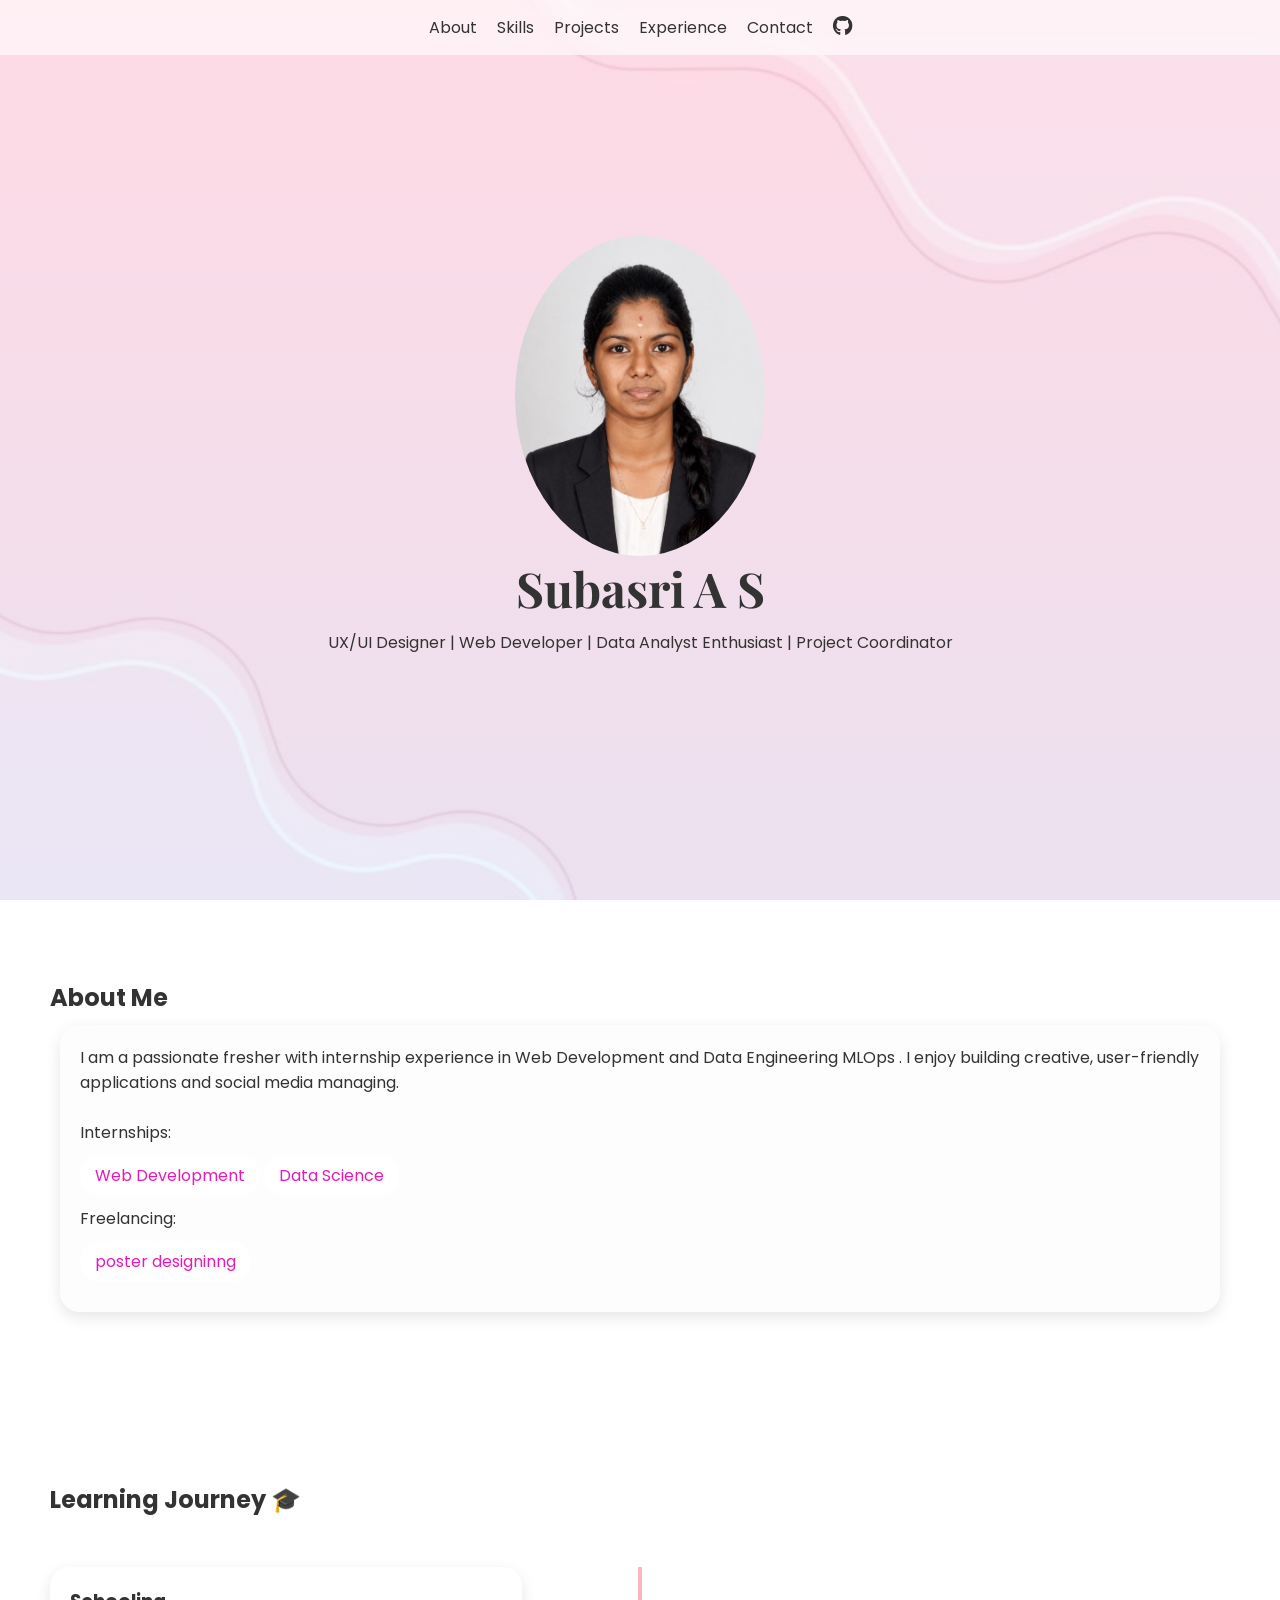
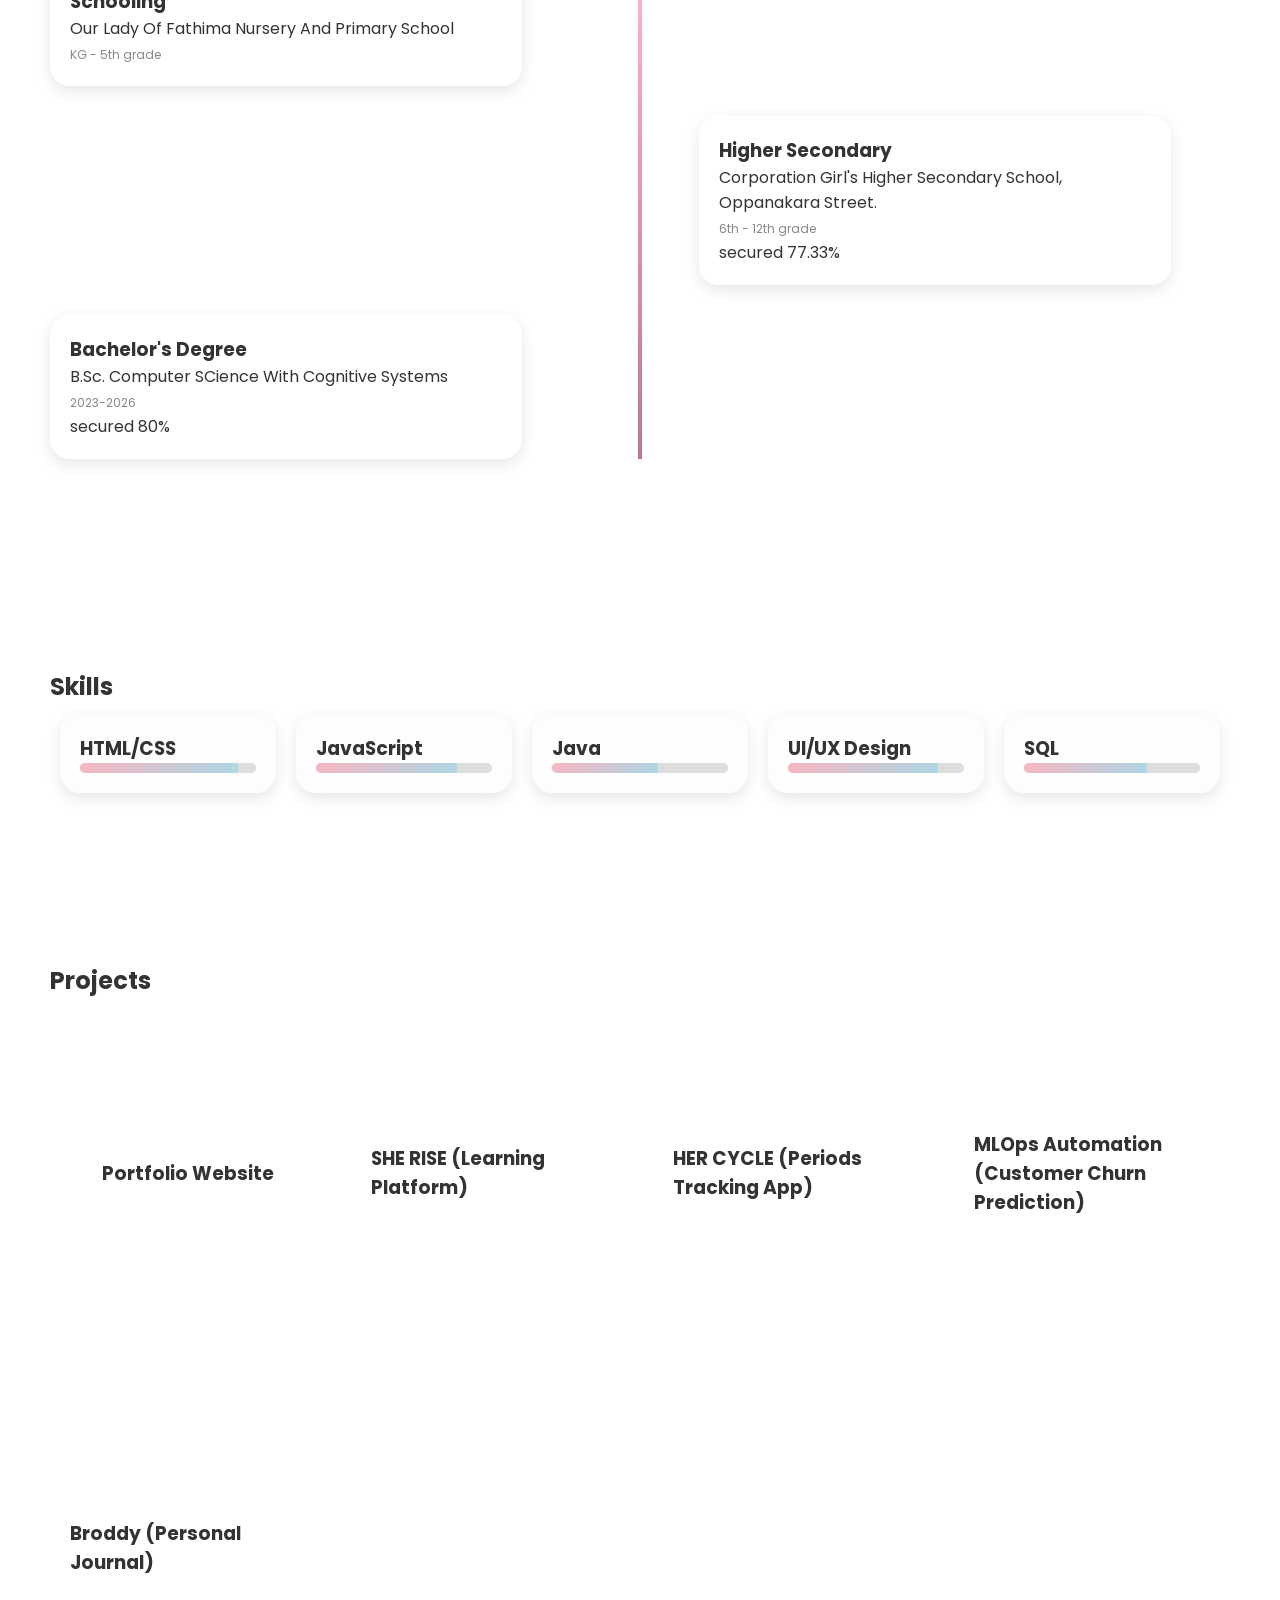
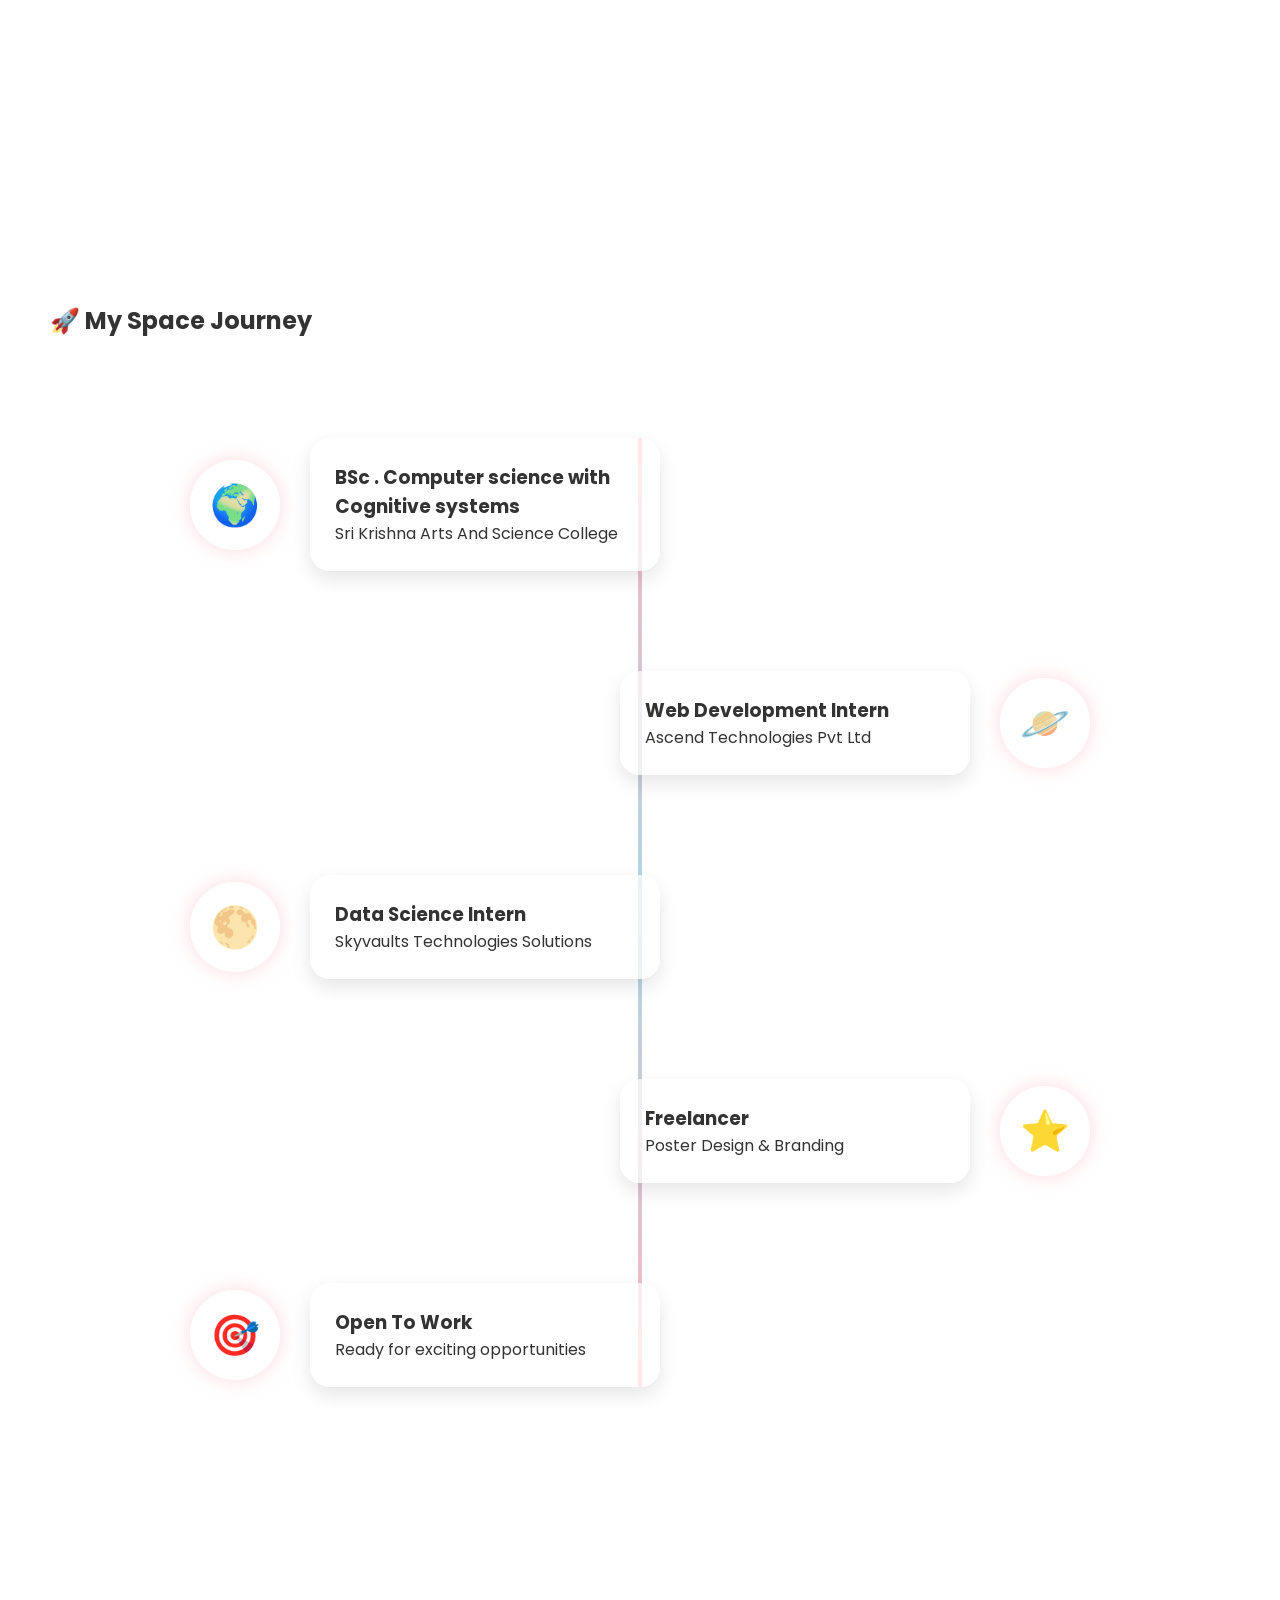
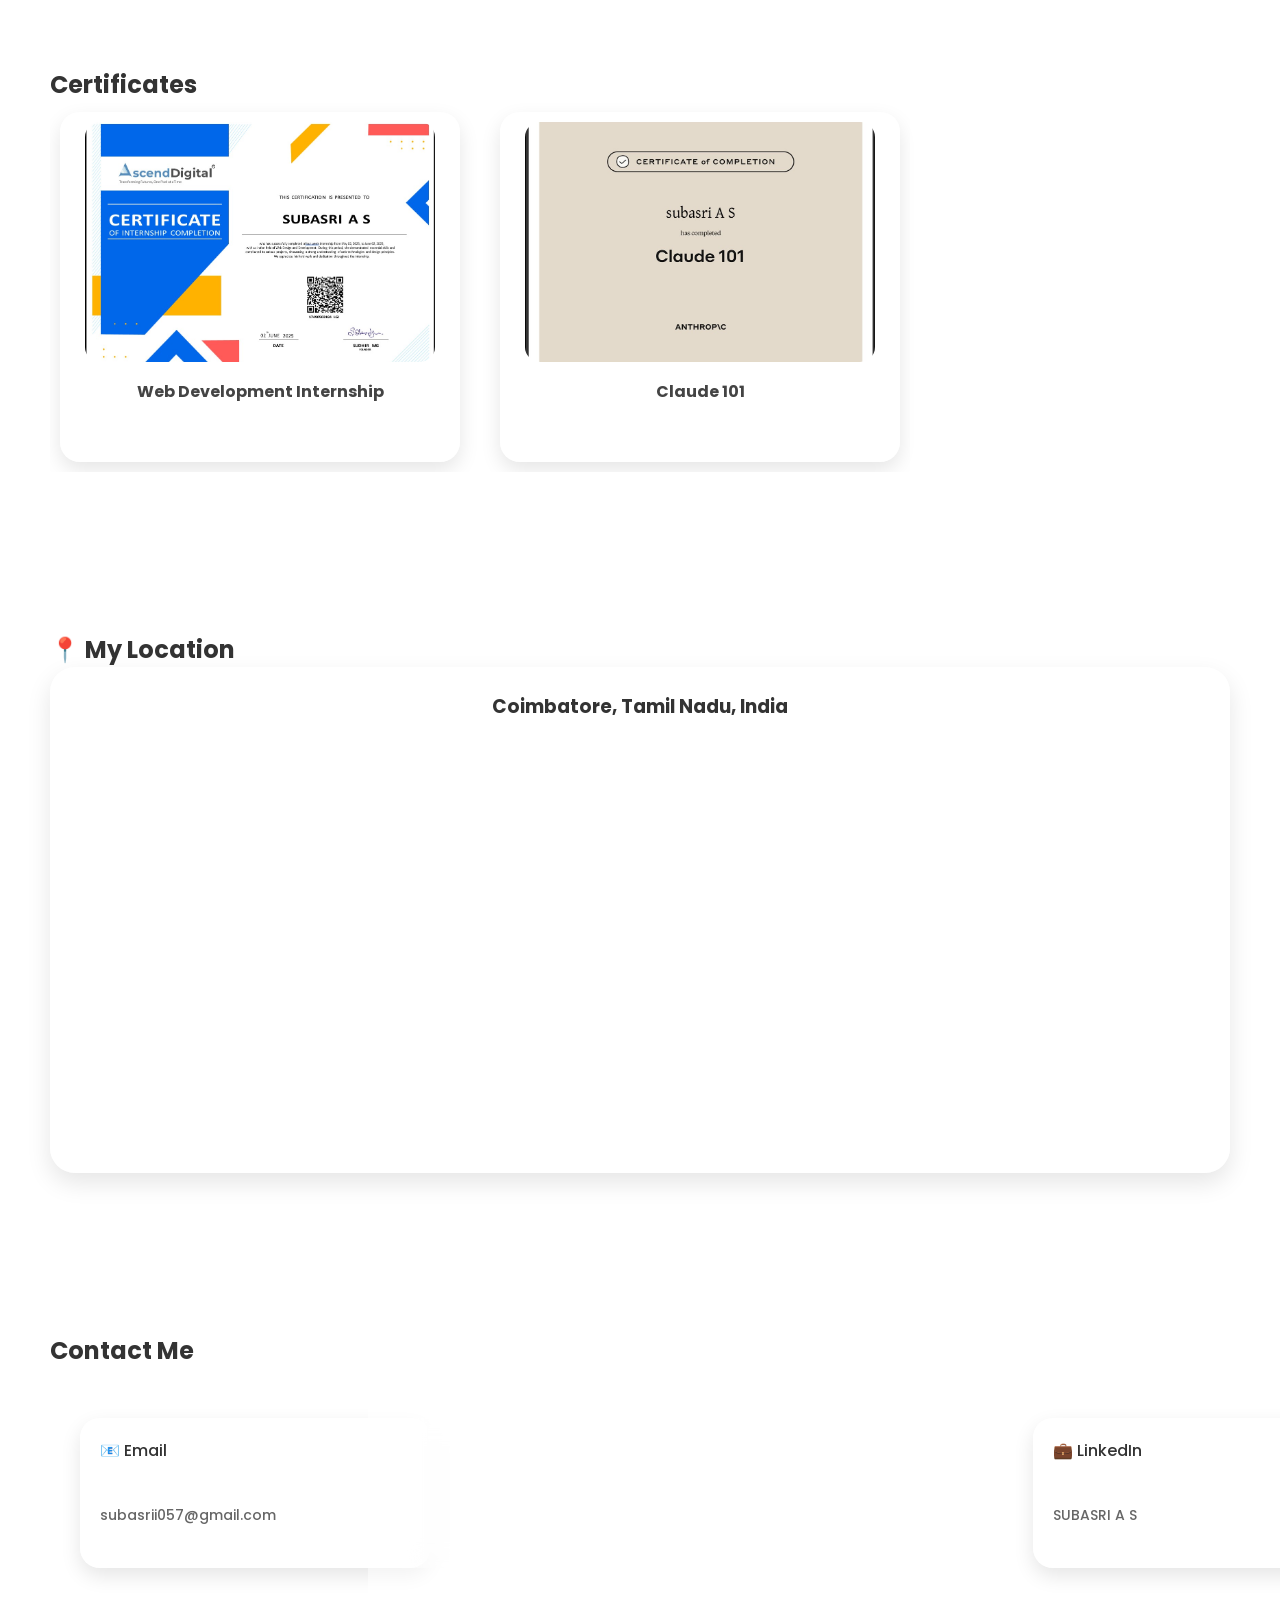
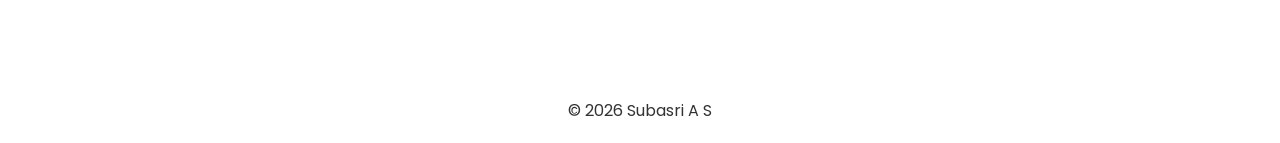
==== index.html @ abf65491 "Add files via upload" ====
<!DOCTYPE html>
<html lang="en">
<head>
<meta charset="UTF-8">
<meta name="viewport" content="width=device-width, initial-scale=1.0">
<title>Subasri Portfolio</title>

<!-- Google Fonts -->
<link href="https://fonts.googleapis.com/css2?family=Playfair+Display:wght@500;700&family=Poppins:wght@300;400;500&display=swap" rel="stylesheet">
<link rel="stylesheet" href="https://cdnjs.cloudflare.com/ajax/libs/font-awesome/6.5.0/css/all.min.css">
<link rel="stylesheet" href="portfolio.css">
<style>
/* RESET */

</style>
</head>

<body>

<!-- NAVBAR -->
<nav>

<ul>
<li><a href="#about">About</a></li>
<li><a href="#skills">Skills</a></li>
<li><a href="#projects">Projects</a></li>
<li><a href="#experience">Experience</a></li>
<li><a href="#contact">Contact</a></li>

<!-- 🐙 GitHub Icon -->
<li>
<a href="https://github.com/SubasriAS/" target="_blank">
    <i class="fab fa-github"></i>
</a>
</li>

</ul>
</nav>

<!-- HERO -->
<section class="hero">
<div class="hero-content">



    <div class="flip-card">
  <div class="flip-inner">
    
    <div class="flip-front">
      <img src="subaphoto.jpg" class="profile-img">
    </div>

    <div class="flip-back">
      <p>Hiii 💗<br>Subasri here!</p>
    </div>

  </div>
</div>

<div class="hero-content">

   
    <h1>Subasri A S</h1>
    <p>UX/UI Designer | Web Developer | Data Analyst Enthusiast | Project Coordinator</p>

</section>

<!-- ABOUT -->
<section id="about">
<h2>About Me</h2>
<div class="card">
<p>I am a passionate fresher  with internship experience in Web Development and Data Engineering MLOps . I enjoy building creative, user-friendly applications and social media managing.</p>
<br>
<p>Internships:</p>
<span class="badge">Web Development</span>
<span class="badge">Data Science</span>
<p>Freelancing:</p>

<span class="badge">poster designinng</span>


</div>
</section>






<section id="education">
<h2>Learning Journey 🎓</h2>

<div class="journey">

    <div class="milestone left reveal">
        <h3>Schooling</h3>
        <p>Our Lady Of Fathima Nursery And Primary School</p>
        <span>KG - 5th grade</span>
    </div>

    <div class="milestone right reveal">
        <h3>Higher Secondary</h3>
        <p>Corporation Girl's Higher Secondary School, Oppanakara Street.</p>
        <span>6th - 12th grade</span>
        <p>secured  77.33%</p>
    </div>

    <div class="milestone left reveal">
        <h3>Bachelor's Degree</h3>
        <p> B.Sc. Computer SCience With Cognitive Systems</p>
        <span>2023-2026</span>
        <p>secured   80%</p>
    </div>

</div>
</section>










<!-- SKILLS -->
<section id="skills">
<h2>Skills</h2>
<div class="skills-grid">

<div class="card reveal">
<h3>HTML/CSS</h3>
<div class="progress"><div style="width:90%"></div></div>
</div>

<div class="card reveal">
<h3>JavaScript</h3>
<div class="progress"><div style="width:80%"></div></div>
</div>

<div class="card reveal">
<h3>Java</h3>
<div class="progress"><div style="width:60%"></div></div>
</div>

<div class="card reveal">
<h3>UI/UX Design </h3>
<div class="progress"><div style="width:85%"></div></div>
</div>

<div class="card">
<h3>SQL</h3>
<div class="progress"><div style="width:70%"></div></div>
</div>

</div>
</section>






<!-- PROJECTS -->
<section id="projects">
<h2>Projects</h2>

<div class="projects-grid">

    <div class="project-card">
        <h3>Portfolio Website</h3>
        <div class="project-img">
            <img src="port.jpg" alt="Project">
        </div>
    </div>

    <div class="project-card">
        <h3>SHE RISE (Learning Platform)</h3>
        <div class="project-img">
            <img src="sherise.jpg" alt="Project">
        </div>
    </div>

    <div class="project-card">
        <h3>HER CYCLE (Periods Tracking App)</h3>
        <div class="project-img">
            <img src="hercycle.jpeg" alt="Project">
        </div>
    </div>

    <div class="project-card">
        <h3>MLOps Automation (Customer Churn Prediction)</h3>
        <div class="project-img">
            <img src="screenshot1.jpg" alt="Project">
        </div>
    </div>

    <div class="project-card">
        <h3>Broddy (Personal Journal)</h3>
        <div class="project-img">
            <img src="Picture1.jpg" alt="Project">
        </div>
    </div>

</div>
</section>


</div>
</section>

<!-- EXPERIENCE -->
<section id="experience">
    <h2>🚀 My Space Journey</h2>

    <div class="space-container">

        

        <div class="planet">
            <div class="planet-icon">🌍</div>
            <div class="planet-card">
                <h3>BSc . Computer science with Cognitive systems</h3>
                <p>Sri Krishna Arts And Science College</p>
            </div>
        </div>

        <div class="planet">
            <div class="planet-icon">🪐</div>
            <div class="planet-card">
                <h3>Web Development Intern</h3>
                <p>Ascend Technologies Pvt Ltd</p>
            </div>
        </div>

        <div class="planet">
            <div class="planet-icon">🌕</div>
            <div class="planet-card">
                <h3>Data Science Intern</h3>
                <p>Skyvaults Technologies Solutions</p>
            </div>
        </div>

        <div class="planet">
            <div class="planet-icon">⭐</div>
            <div class="planet-card">
                <h3>Freelancer</h3>
                <p>Poster Design & Branding</p>
            </div>
        </div>

        <div class="planet">
            <div class="planet-icon">🎯</div>
            <div class="planet-card">
                <h3>Open To Work</h3>
                <p>Ready for exciting opportunities</p>
            </div>
        </div>

    </div>
</section>


<section id="certificates">
    <h2>Certificates</h2>

    <div class="cert-grid">
         <div class="cert-slider">
        <div class="cert-track">

        <div class="cert-card">
            <img src="certificate01.jpg" alt="Web Development Certificate">
            <h3>Web Development Internship</h3>
        </div>

 <div class="cert-card">
            <img src="claude101.jpg" alt="Web Development Certificate">
            <h3>Claude 101</h3>
        </div>



         <div class="cert-card">
            <img src="data science.jpg" alt="Web Development Certificate">
            <h3>Coursera - Data Science</h3>
        </div>


         <div class="cert-card">
            <img src="sql.jpg" alt="Web Development Certificate">
            <h3>SQL for data analysis</h3>
         </div>

          <div class="cert-card">
            <img src="frontend.jpg" alt="Web Development Certificate">
            <h3> Coursera - Front-End development Capstone
            </h3>
        </div>



        <div class="cert-card">
            <img src="certificate 02.jpeg" alt="Data Science Certificate">
            <h3> II - Paper Presentation</h3>
        </div>

        <div class="cert-card">
            <img src="certificate 03.jpeg" alt="UI/UX Certificate">
            <h3>UI/UX Design </h3>
        </div>

        <div class="cert-card">
            <img src="cer004.jpeg" alt="SQL Certificate">
            <h3>National Level Hackathon</h3>
        </div>

          <div class="cert-card">
            <img src="cer005.jpeg" alt="Web Development Certificate">
            <h3>Event Organizing</h3>
        </div>

        <div class="cert-card">
            <img src="cer006.jpeg" alt="Data Science Certificate">
            <h3>Coding Workshop</h3>
        </div>

        <div class="cert-card">
            <img src="cer007.jpeg" alt="UI/UX Certificate">
            <h3>CSIR Event Organizing</h3>
        </div>

        


    </div>
</section>



<section id="location">
    <h2>📍 My Location</h2>

    <div class="map-card">

        <div class="location-info">
            <h3>Coimbatore, Tamil Nadu, India</h3>
            
        </div>

        <div class="map-container">
            <iframe
                src="https://www.google.com/maps?q=Coimbatore,TamilNadu&output=embed"
                loading="lazy">
            </iframe>
        </div>

    </div>
</section>









<!-- CONTACT -->
<section id="contact">
    <h2>Contact Me</h2>

    <div class="contact-container">

        <a href="https://mail.google.com/mail/?view=cm&fs=1&to=subasrii057@gmail.com
" class="contact-card">
            📧 Email
            <span>subasrii057@gmail.com</span>
        </a>

        <a href="https://www.instagram.com/_subasrisureshkumar_/?hl=en" target="_blank" class="contact-card">
            📸 Instagram
            <span>@_subasrisureshkumar_</span>
        </a>

        <a href="https://wa.me/917550360656" target="_blank" class="contact-card">
            💬 WhatsApp
            <span>Chat with me</span>
        </a>

        <a href="https://www.linkedin.com/in/suba-sri-a-s-56a460227" target="_blank" class="contact-card">
            💼 LinkedIn
            <span>SUBASRI A S</span>
        </a>

    </div>
</section>

<!-- FOOTER -->
<footer>
<p>© 2026 Subasri A S</p>
</footer>


<script src="portfolio.js"></script>

</body>
</html>
---- portfolio.css ----
* {
    margin: 0;
    padding: 0;
    box-sizing: border-box;
}

body {
    font-family: 'Poppins', sans-serif;

 background: 
        linear-gradient(rgba(255, 228, 236, 0.6), rgba(224, 240, 255, 0.6)),
        url("background.jpg");

    background-size: cover;
    background-position: center;
    background-repeat: no-repeat;
    background-attachment: fixed;

    color: #333;
    scroll-behavior: smooth;


    color: #333;
    scroll-behavior: smooth;
     perspective: 1000px;

}








/* CONTAINER */
#experience {
    padding: 100px 50px;
    position: relative;
}

.space-container {
    position: relative;
    max-width: 900px;
    margin: auto;
}

/* PATH */
.space-container::before {
    content: "";
    position: absolute;
    left: 50%;
    width: 4px;
    height: 100%;
    background: linear-gradient(
        #ffb6c1,
        #add8e6,
        #ffb6c1
    );
    transform: translateX(-50%);
}

/* PLANETS */
.planet {
    position: relative;
    margin: 100px 0;
    display: flex;
    align-items: center;
    gap: 30px;
}

.planet:nth-child(even) {
    flex-direction: row-reverse;
}

.planet-icon {
    width: 90px;
    height: 90px;
    border-radius: 50%;

    background: rgba(255,255,255,0.8);

    display: flex;
    justify-content: center;
    align-items: center;

    font-size: 40px;

    box-shadow: 0 0 20px rgba(255,182,193,0.5);

    transition: 0.4s;
}

.planet-card {
    width: 350px;

    background: rgba(255,255,255,0.7);

    padding: 25px;

    border-radius: 20px;

    box-shadow: 0 8px 20px rgba(0,0,0,0.1);

    transition: 0.4s;
}

/* HOVER EFFECT */
.planet:hover .planet-icon {
    transform: scale(1.2);
    box-shadow: 0 0 40px #ffb6c1;
}

.planet:hover .planet-card {
    transform: translateY(-10px);
}











/* NAVBAR */
nav {
    position: fixed;
    width: 100%;
    top: 0;
    background: rgba(255,255,255,0.6);
    backdrop-filter: blur(10px);
    padding: 15px 50px;
    display: flex;
    justify-content:space-around;
    z-index: 1000;
}

nav h2 {
    font-family: 'Playfair Display', serif;
}

nav ul {
    display: flex;
    list-style: none;
    gap: 20px;
}

nav a {
    text-decoration: none;
    color: #333;
    transition: 0.3s;
}

nav a:hover {
    color: #c82f5d;
}



/* GitHub Icon */
nav i {
    font-size: 20px;
    transition: 0.3s;
}

nav i:hover {
    color: #ff69b4;
    transform: scale(1.2);
}

/* Theme Button */
#theme-toggle {
    border: none;
    background: transparent;
    font-size: 18px;
    cursor: pointer;
}



.journey {
    position: relative;
    margin: 50px 0;
}

/* CENTER LINE */
.journey::before {
    content: "";
    position: absolute;
    left: 50%;
    top: 0;
    width: 4px;
    height: 100%;
    background: linear-gradient(#ffb6c1, #bb7793);
    transform: translateX(-50%);
}

/* MILESTONE CARD */
.milestone {
    width: 40%;
    padding: 20px;
    position: relative;
    background: rgba(255,255,255,0.5);
    border-radius: 20px;
    backdrop-filter: blur(10px);
    margin: 30px 0;
    box-shadow: 0 5px 15px rgba(0,0,0,0.1);
}

/* LEFT SIDE */
.milestone.left {
    left: 0;
}

/* RIGHT SIDE */
.milestone.right {
    left: 55%;
}

/* YEAR TEXT */
.milestone span {
    font-size: 12px;
    color: #888;
}

/* DOT ON LINE */
.milestone::after {
    content: "";
    position: absolute;
    top: 20px;
    width: 15px;
    height: 15px;
    
    border-radius: 50%;
}

/* POSITION DOT LEFT */
.milestone.left::after {
    right: -8px;
}

/* POSITION DOT RIGHT */
.milestone.right::after {
    left: -8px;
}




/* HERO */
.hero {
    height: 100vh;
    display: flex;
    justify-content: center;
    align-items: center;
    padding-top: 80px;
}

.hero-content {
    text-align: center;
}

.hero h1 {
    font-family: 'Playfair Display', serif;
    font-size: 48px;
}

.hero p {
    margin: 10px 0;
}


 .cursor {
 
    background: radial-gradient(circle, rgb(171, 63, 81), lightblue);
    border-radius: 50%;
    position: fixed;
    pointer-events: none;
    transform: translate(-50%, -50%);
    z-index: 9999;
    transition: transform 0.1s ease;
}  
  


.badge {
    display: inline-block;
    background: #ffffff;
    color: #e719b7;
    padding: 8px 15px;
    border-radius: 20px;
    margin: 10px 0;
    position: relative;
}


@keyframes pulse {
    0% {opacity: 1;}
    50% {opacity: 0.3;}
    100% {opacity: 1;}
}

.btn {
    padding: 10px 20px;
    border-radius: 20px;
    margin: 10px;
    border: none;
    cursor: pointer;
    background: linear-gradient(135deg, #ffb6c1, #add8e6);
}

/* SECTION */
section {
    padding: 80px 50px;
}

/* CARDS */
.card {
    background: rgba(251, 251, 251, 0.5);
    backdrop-filter: blur(10px);
    padding: 20px;
    border-radius: 20px;
    margin: 10px;
    box-shadow: 0 5px 15px rgba(0,0,0,0.1);
    transition: 0.3s;
}

.card:hover {
    transform: translateY(-10px);
}

/* SKILLS */
.skills-grid {
    display: grid;
    grid-template-columns: repeat(auto-fit, minmax(200px,1fr));
}

.progress {
    background: #ffffff;
    border-radius: 10px;
    overflow: hidden;
}

.progress div {
    height:10px;
    background: linear-gradient(135deg, rgb(248, 181, 192), lightblue);
}

/* PROJECTS */
.projects-grid {
    display: grid;
    gap: 25px;
    grid-template-columns: repeat(auto-fit, minmax(250px,1fr));   
}


/* PROJECT CARD */
.project-card {
    position: relative;
    overflow: hidden;
    border-radius: 20px;
    padding: 20px;
    background: rgba(255,255,255,0.5);
    backdrop-filter: blur(10px);
    transition: 0.3s;
}
.project-card {
    display: flex;
    align-items: center;
    justify-content: center;
    height: 350px;
}

/* IMAGE CONTAINER (HIDDEN INITIALLY) */
.project-img {
    position: absolute;
    inset: 0;
    opacity: 0;
    transform: scale(1.1);
    transition: 0.4s ease;
}

/* IMAGE STYLE */
.project-img img {
    width: 100%;
    height: 100%;
    object-fit: cover;
    border-radius: 20px;
}

/* DARK OVERLAY (OPTIONAL) */
.project-img::after {
    content: "";
    position: absolute;
    inset: 0;
    background: rgba(0,0,0,0.3);
    border-radius: 20px;
}

/* 🔥 HOVER EFFECT */
.project-card:hover .project-img {
    opacity: 1;
    transform: scale(1);
}

/* TEXT ABOVE IMAGE */
.project-card h3 {
    position: relative;
    z-index: 2;
}

/* TEXT COLOR CHANGE */
.project-card:hover h3 {
    color: white;
}



















.exp-card {
    background: rgba(255,255,255,0.5);
    backdrop-filter: blur(10px);
    padding: 40px;
    gap: 80px;
    border-radius: 20px;
    margin: 20px 0;
    transition: all 0.6s ease;
    height: 200px;
    width: 650px;

    /* Initial state */
    transform: scale(0.95);
    opacity: 0.5;
}

/* Active (when visible) */
.exp-card.show {
    transform: scale(1);
    opacity: 1;
}

/* Optional: slight zoom out after passing */
.exp-card.hide {
    transform: scale(0.9s);
    opacity: 0.3;
}

/* TIMELINE */
.timeline {
    border-left: 3px solid rgb(227, 172, 181);
    padding-left: 20px;
}

/* CERTIFICATES */
.cert-grid {
    display: grid;
    grid-template-columns: repeat(auto-fit, minmax(220px, 1fr));
    gap: 20px;
}

.cert-card {
    background: rgba(255,255,255,0.5);
    backdrop-filter: blur(12px);
    border-radius: 20px;
    padding: 15px;
    text-align: center;
    transition: 0.4s;
    box-shadow: 0 8px 20px rgba(0,0,0,0.1);
}

.cert-card:hover {
    transform: translateY(-10px) scale(1.03);
}

.cert-card img {
    width: 200px;
    height: 180px;
    object-fit: cover;
    border-radius: 15px;
    margin-bottom: 10px;
}

.cert-card h3 {
    font-size: 16px;
    color: #444;
}


/* SLIDER CONTAINER */
.cert-slider {
    overflow: hidden;
    width: 100%;
    position: relative;
}

/* TRACK (MOVING PART) */
.cert-track {
    display: flex;
    width: calc(250px * 8); /* adjust based on cards */
    animation: scroll 20s linear infinite;
}

/* CERT CARD */
.cert-card {
    width: 400px;
    height: 350px;
    margin: 10px;
    flex-shrink: 0;
    background: rgba(255,255,255,0.5);
    backdrop-filter: blur(10px);
    border-radius: 20px;
    padding: 10px;
    text-align: center;
    transition: 0.3s;
}

.cert-card img {
    width: 350px;
    height: 240px;
    object-fit: cover;
    border-radius: 15px;
}

.cert-slider {
    display: flex;
    overflow-x: auto;
    gap: 20px;

    scrollbar-width: none;
}

.cert-slider::-webkit-scrollbar {
    display: none;
}

.cert-track {
    display: flex;
    gap: 20px;
}




/* CONTACT */
.contact-container {
    display: grid;
    grid-template-columns: repeat(auto-fit, minmax(220px, 1fr));
    gap: 90px;
    margin-top: 20px;
}

.contact-card {
    text-decoration: none;
    height:150px;
    width: 350px;
margin:30px;
    color: #333;
    background: rgba(255,255,255,0.5);
    backdrop-filter: blur(12px);
    padding: 20px;
    border-radius: 20px;
    display: grid;
    flex-direction: column;
    font-weight: 500;
    transition: 0.3s;
    box-shadow: 0 8px 20px rgba(0,0,0,0.1);
}

.contact-card span {
    font-size: 14px;
    margin-top: 20px;
    color: #666;
}

/* Hover Effects */
.contact-card:hover {
    transform: translateY(-8px) scale(1.03);
    background: linear-gradient(135deg, #ffb6c1, #add8e6);
    color: white;
}

.contact-card:hover span {
    color: white;
}

.flip-card {
    width:250px;
    height: 320px;
    margin: auto;
    perspective: 1000px;
    cursor: pointer;
}

.flip-inner {
    width: 100%;
    height: 100%;
    transition: transform 0.6s;
    transform-style: preserve-3d;
}

.flip-card.active .flip-inner {
    transform: rotateY(180deg);
}

.flip-front, .flip-back {
    position: absolute;
    width: 100%;
    height: 100%;
    border-radius: 50%;
    backface-visibility: hidden;
}

.flip-front img {
    width: 100%;
    height: 100%;
    border-radius: 50%;
}

.flip-back {
    background: linear-gradient(135deg, rgb(217, 119, 212), rgb(73, 172, 205));
    display: flex;
    align-items: center;
    justify-content: center;
    transform: rotateY(180deg);
    color: white;
    font-weight: bold;
}

.card {
    transform-style: preserve-3d;
    transition: transform 0.2s ease;
    will-change: transform;
}

.progress {
    background: #ddd;
    border-radius: 10px;
    overflow: hidden;
    height: 10px;
}

.progress-bar {
    height: 100%;
    width: 0; /* 🔥 start empty */
    background: linear-gradient(135deg, #ffb6c1, #add8e6);
    transition: width 1.5s ease;
}

/* FOOTER */
footer {
    text-align: center;
    padding: 20px;
}

/* RESPONSIVE */
@media(max-width:768px){
    nav {
        flex-direction: column;
    }
}

/* LOCATION SECTION */
#location {
    padding: 80px 50px;
}

.map-card {
    background: rgba(255,255,255,0.5);
    backdrop-filter: blur(12px);
    border-radius: 25px;
    padding: 25px;
    box-shadow: 0 10px 25px rgba(0,0,0,0.1);
}

.location-info {
    text-align: center;
    margin-bottom: 20px;
}

.location-info h3 {
    color: #333;
    margin-bottom: 10px;
}

.map-container {
    overflow: hidden;
    border-radius: 20px;
}

.map-container iframe {
    width: 100%;
    height: 400px;
    border: none;
}
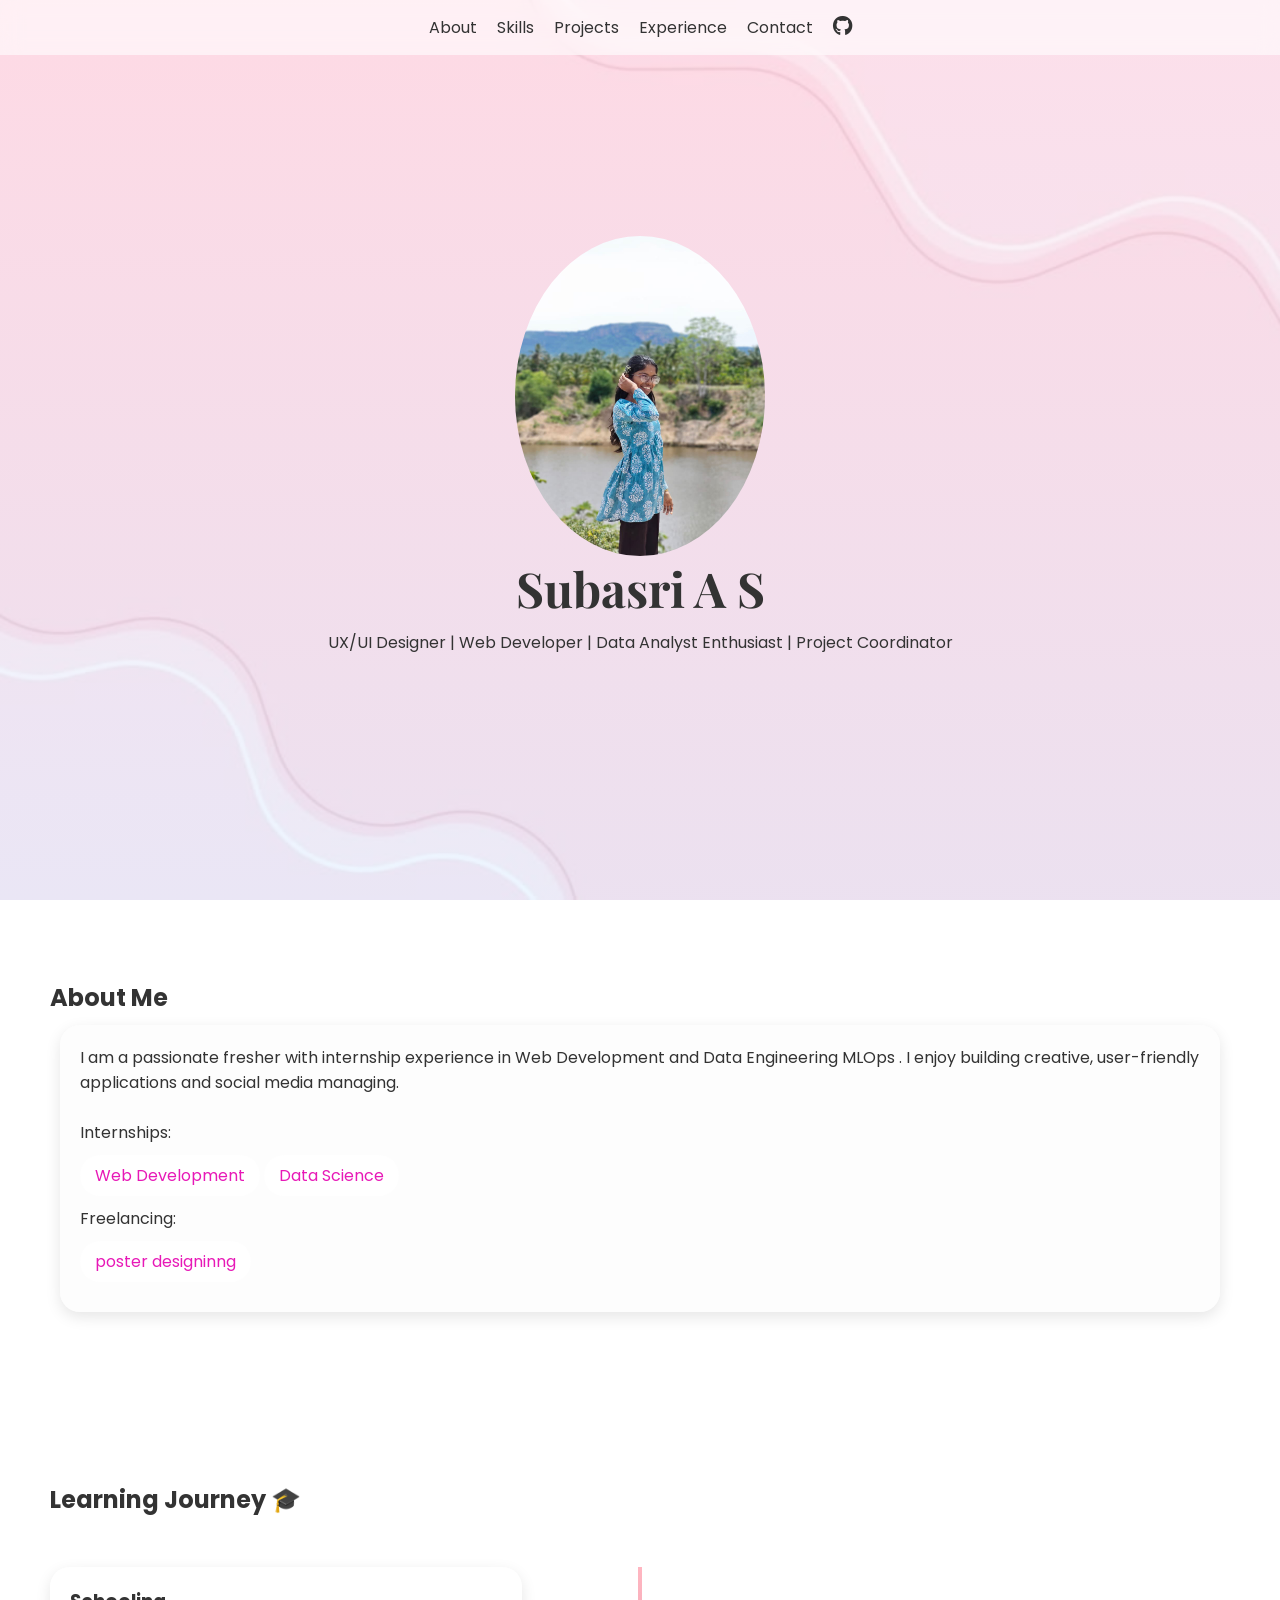
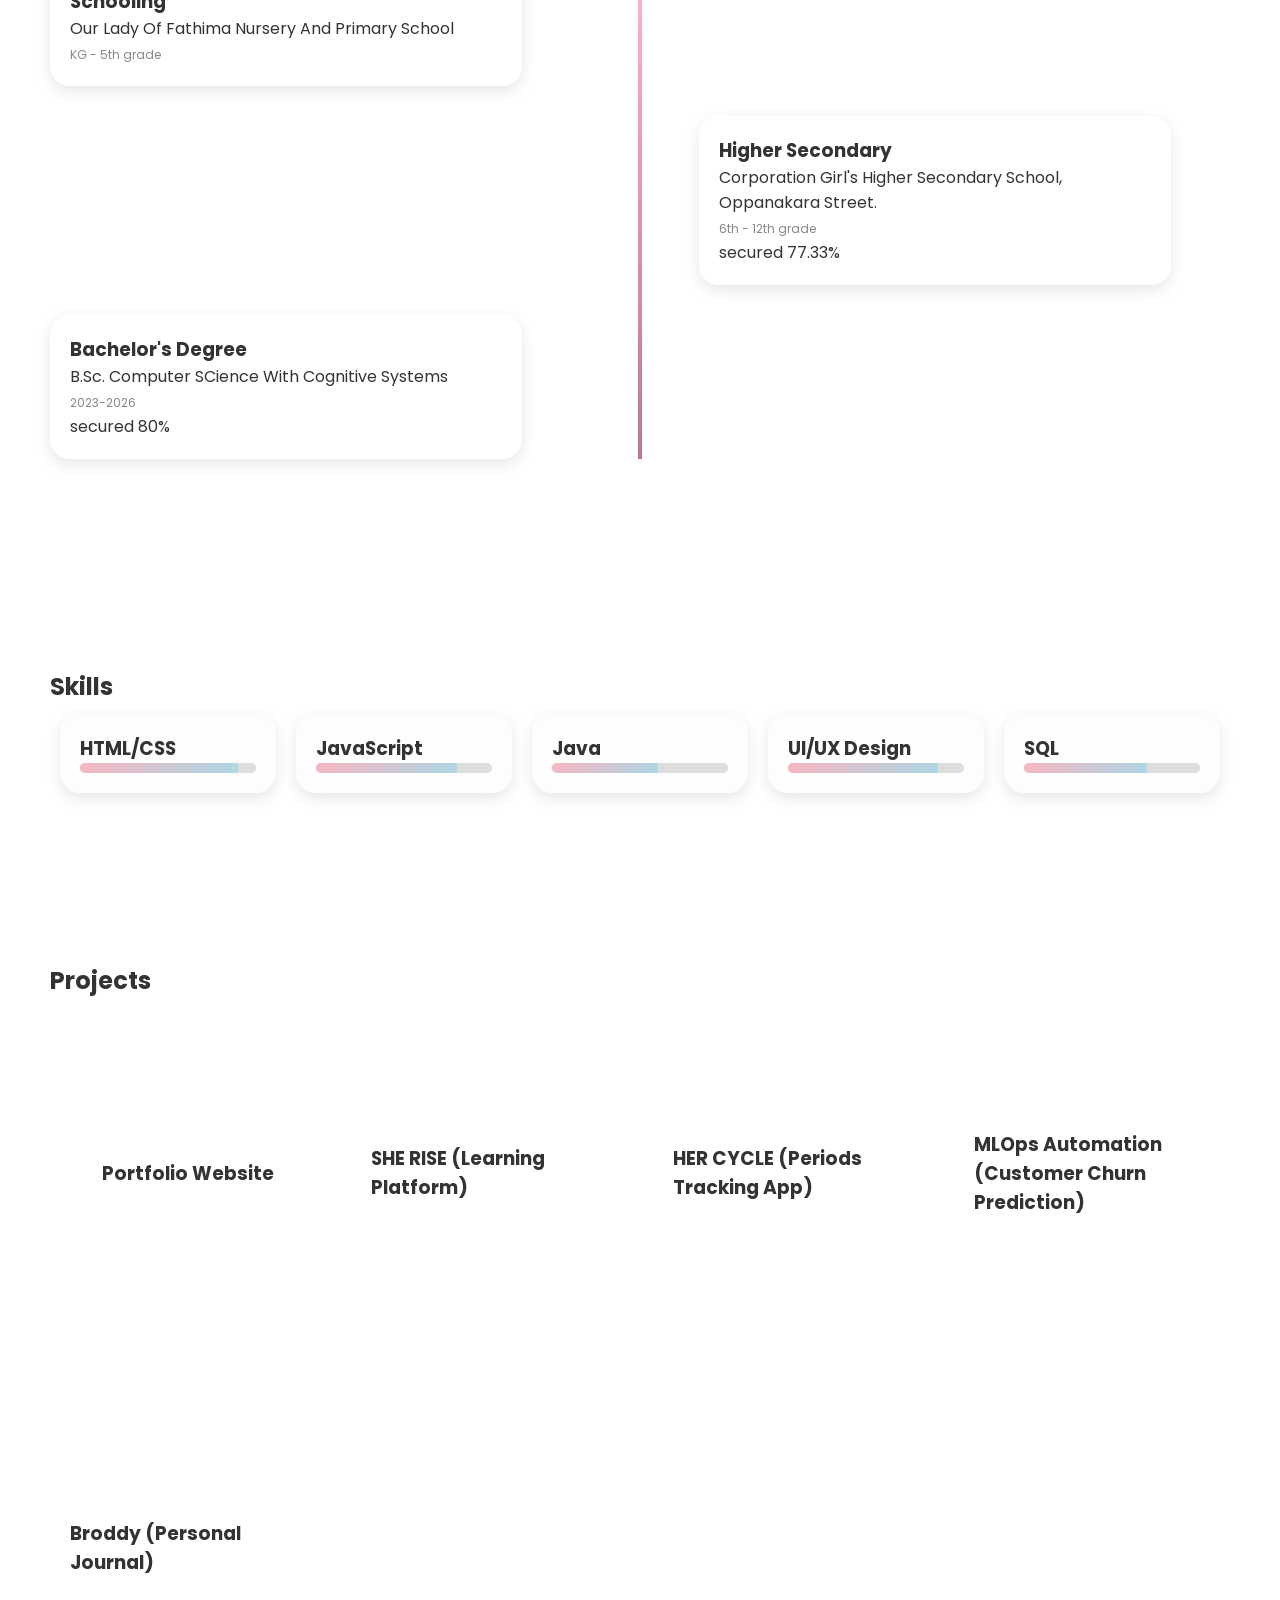
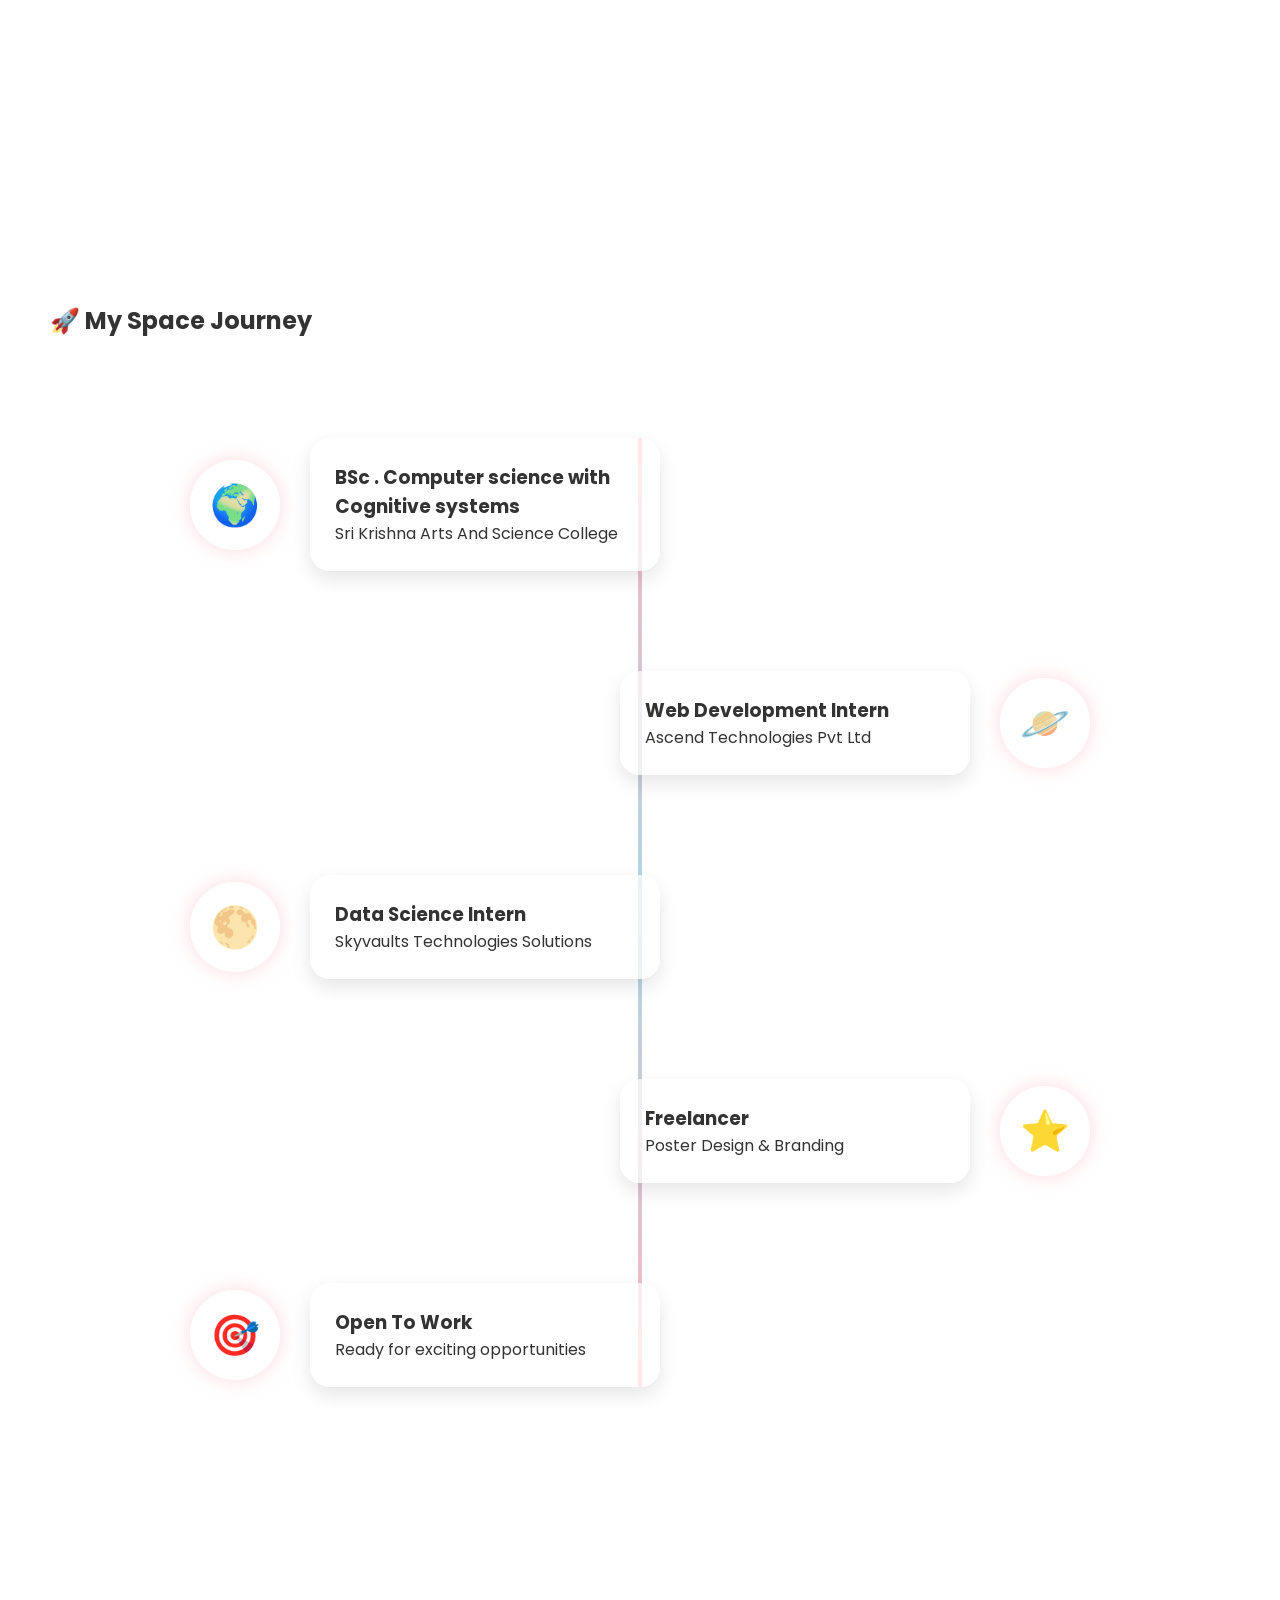
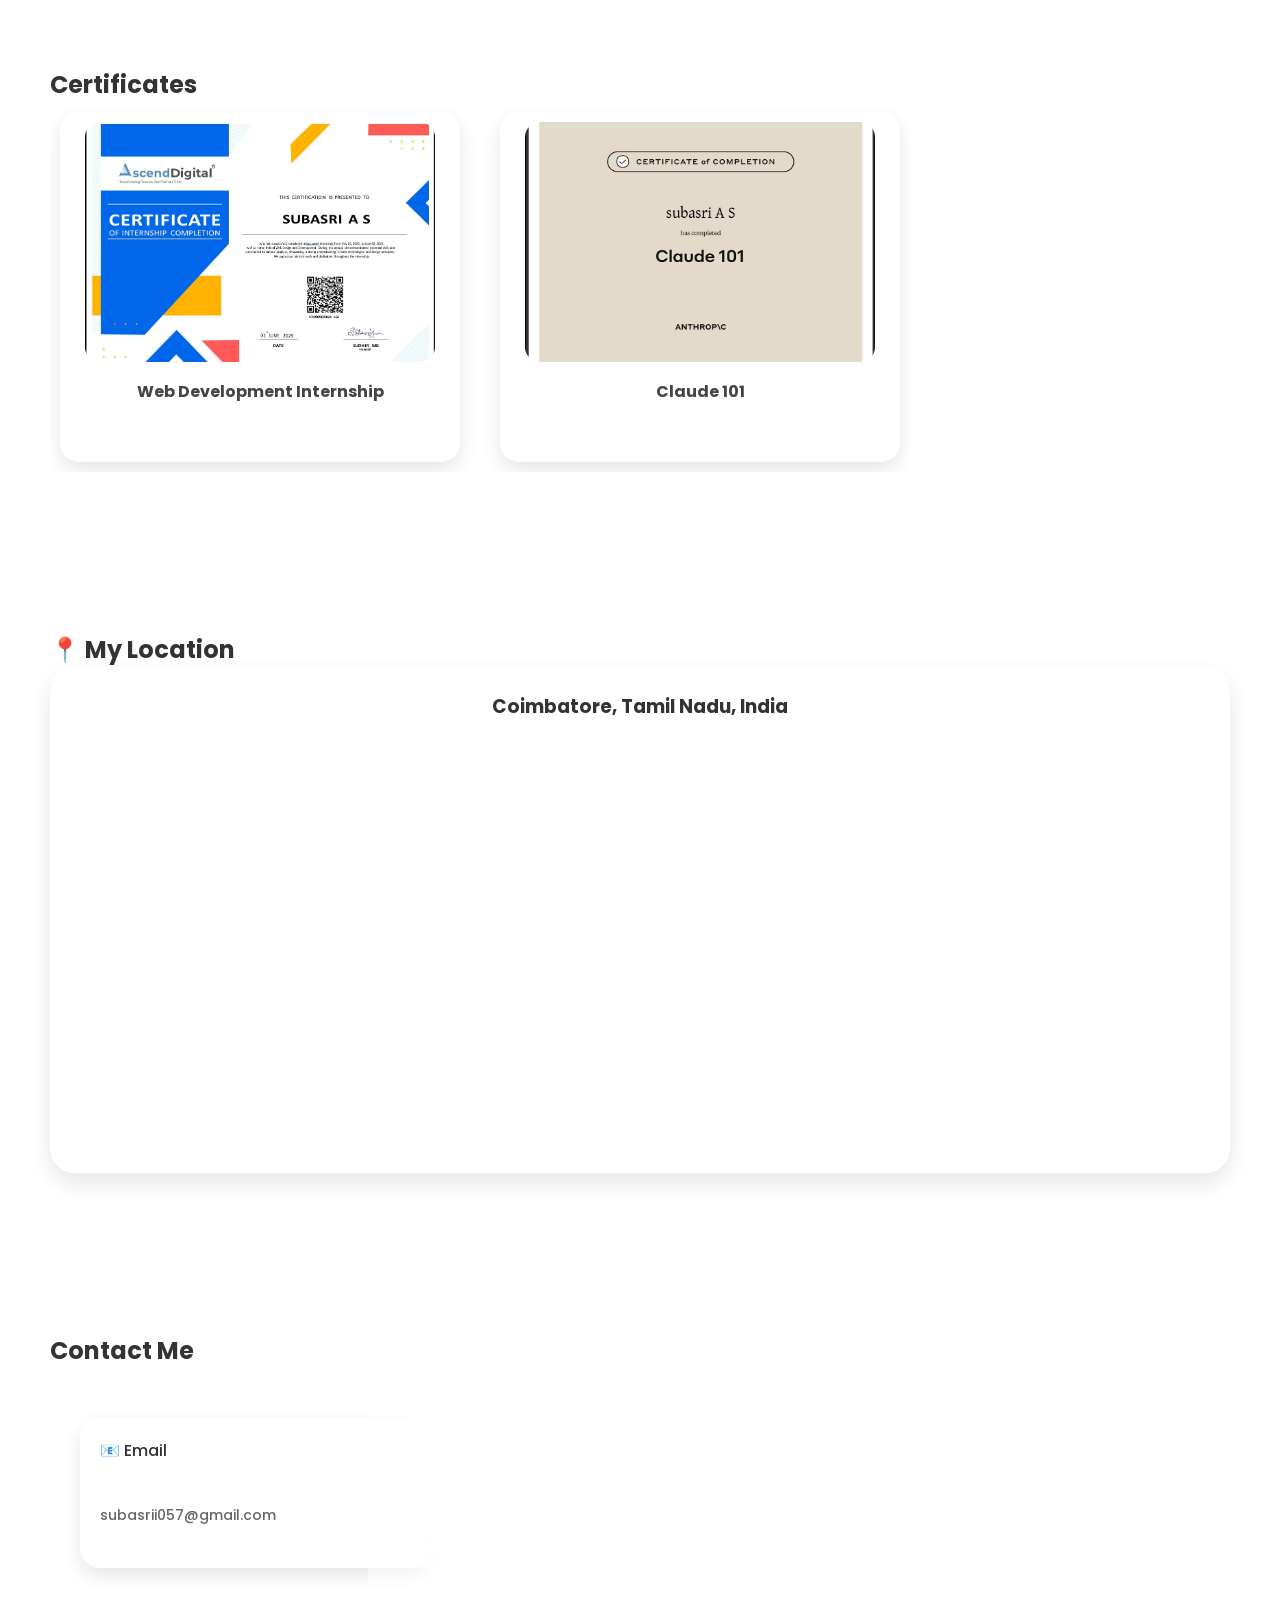
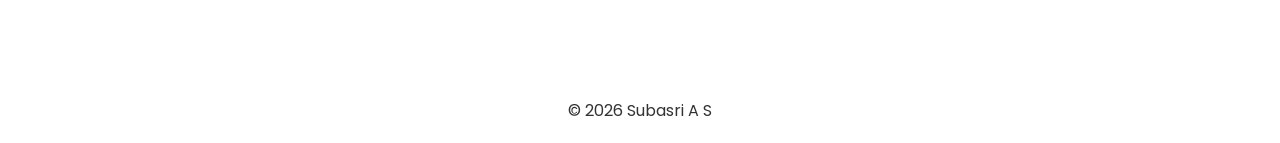
==== commit 2bab14a6: "Fix HTML structure and update image sources" ====
--- a/index.html
+++ b/index.html
@@ -47,7 +47,7 @@
   <div class="flip-inner">
     
     <div class="flip-front">
-      <img src="subaphoto.jpg" class="profile-img">
+      <img src="subapic.jpeg" class="profile-img">
     </div>
 
     <div class="flip-back">
@@ -405,4 +405,4 @@
 <script src="portfolio.js"></script>
 
 </body>
-</html>+</html>
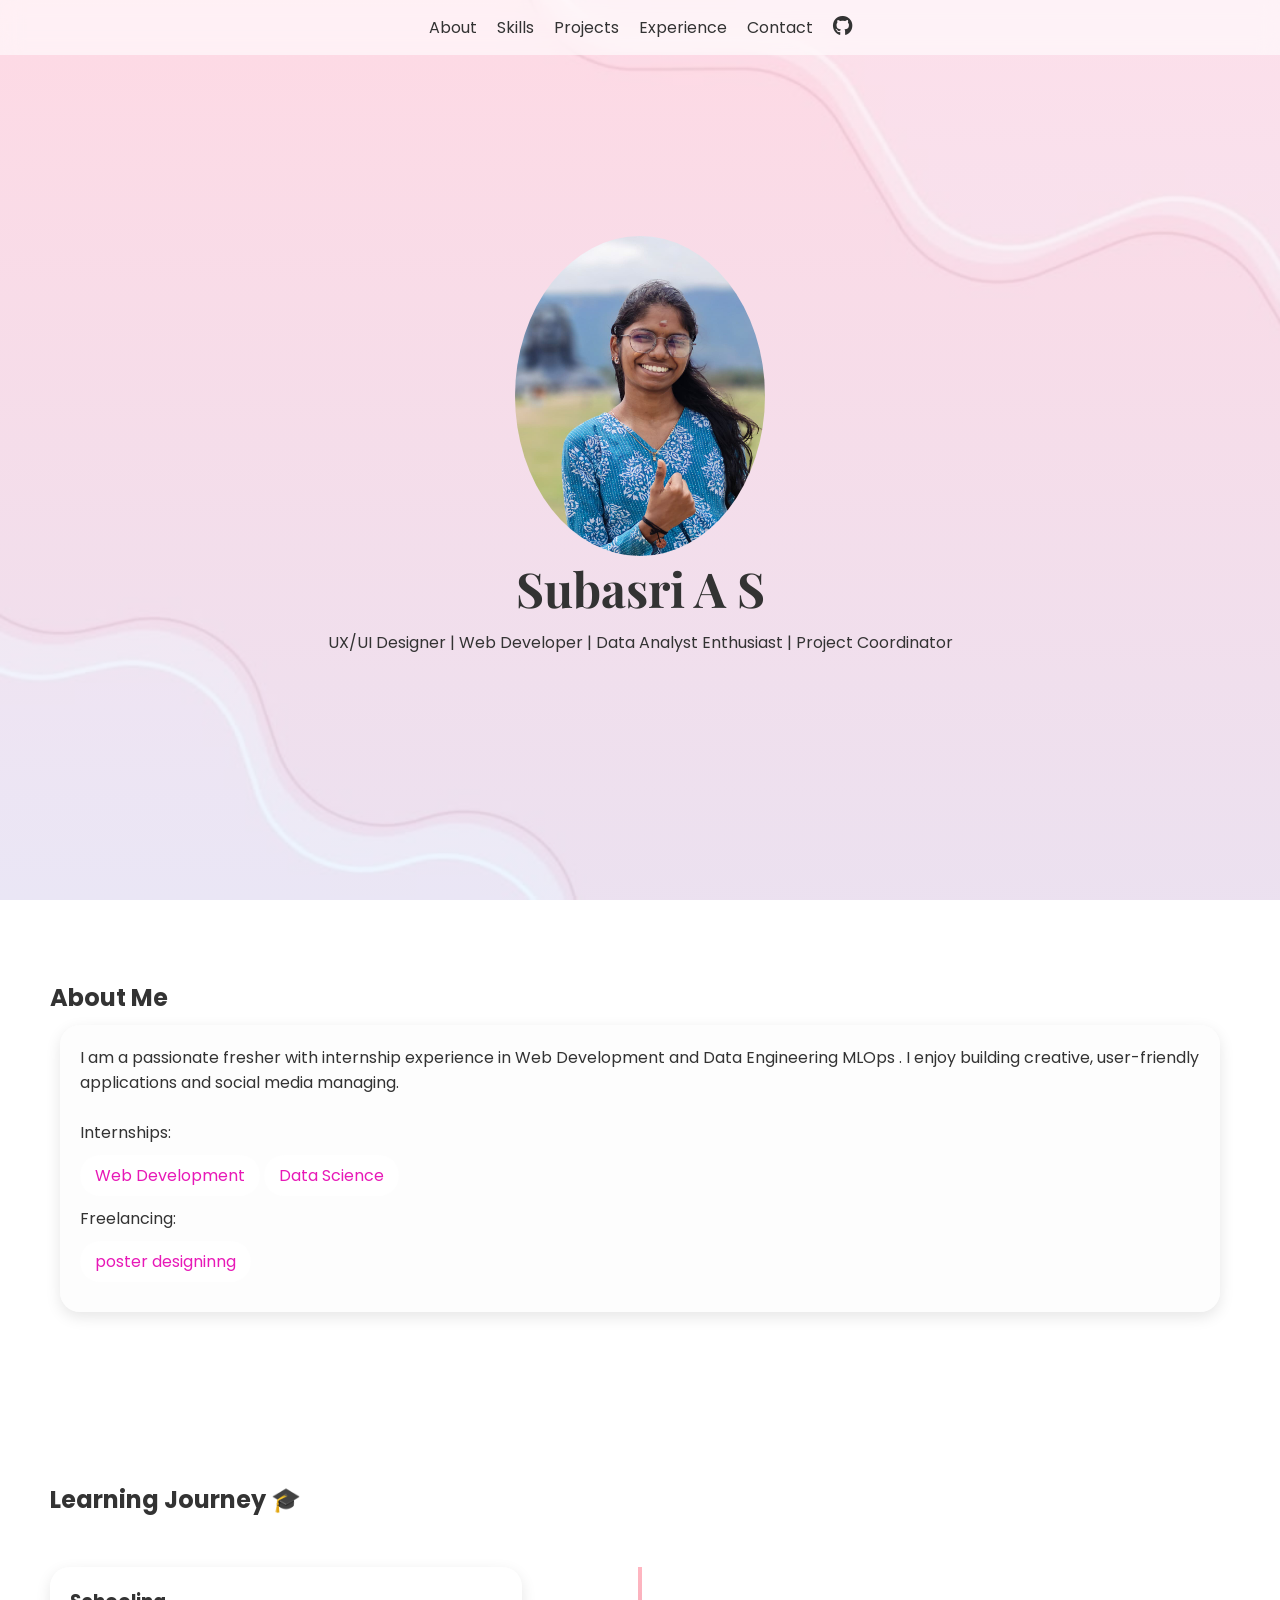
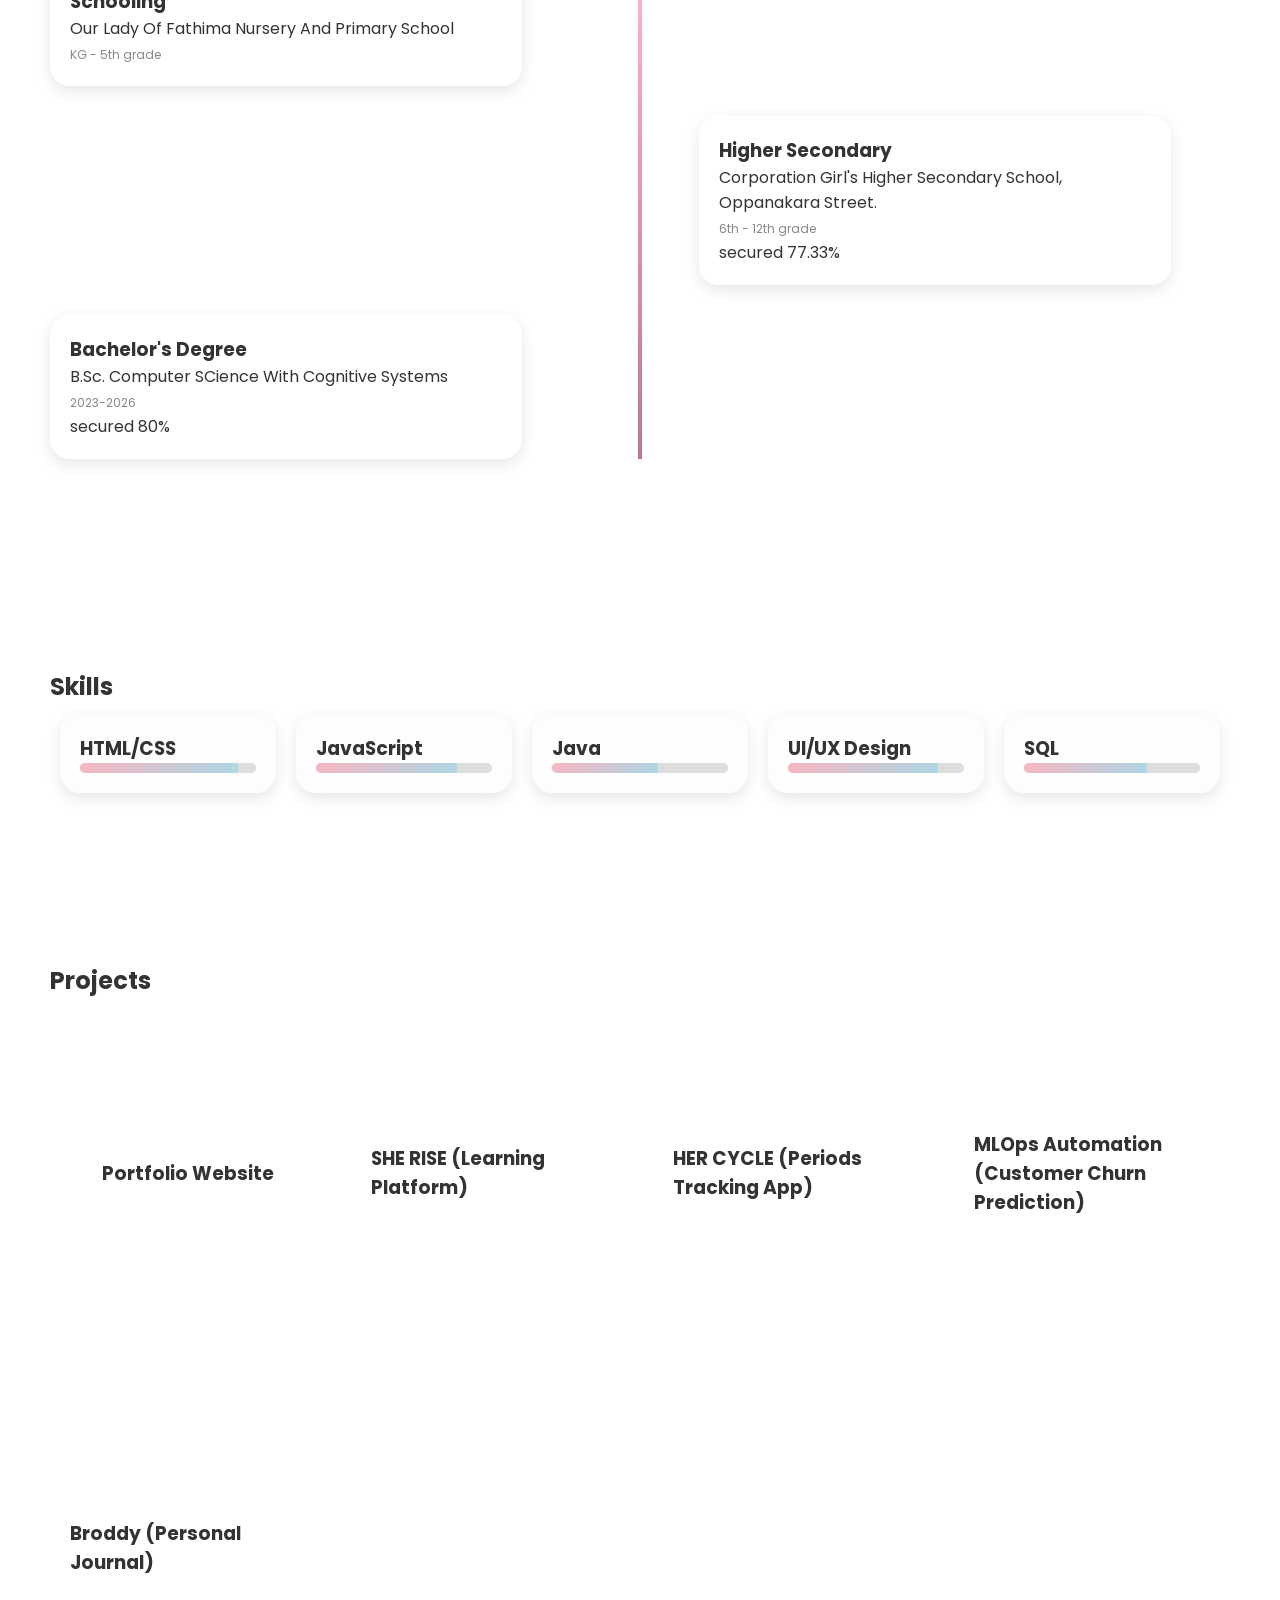
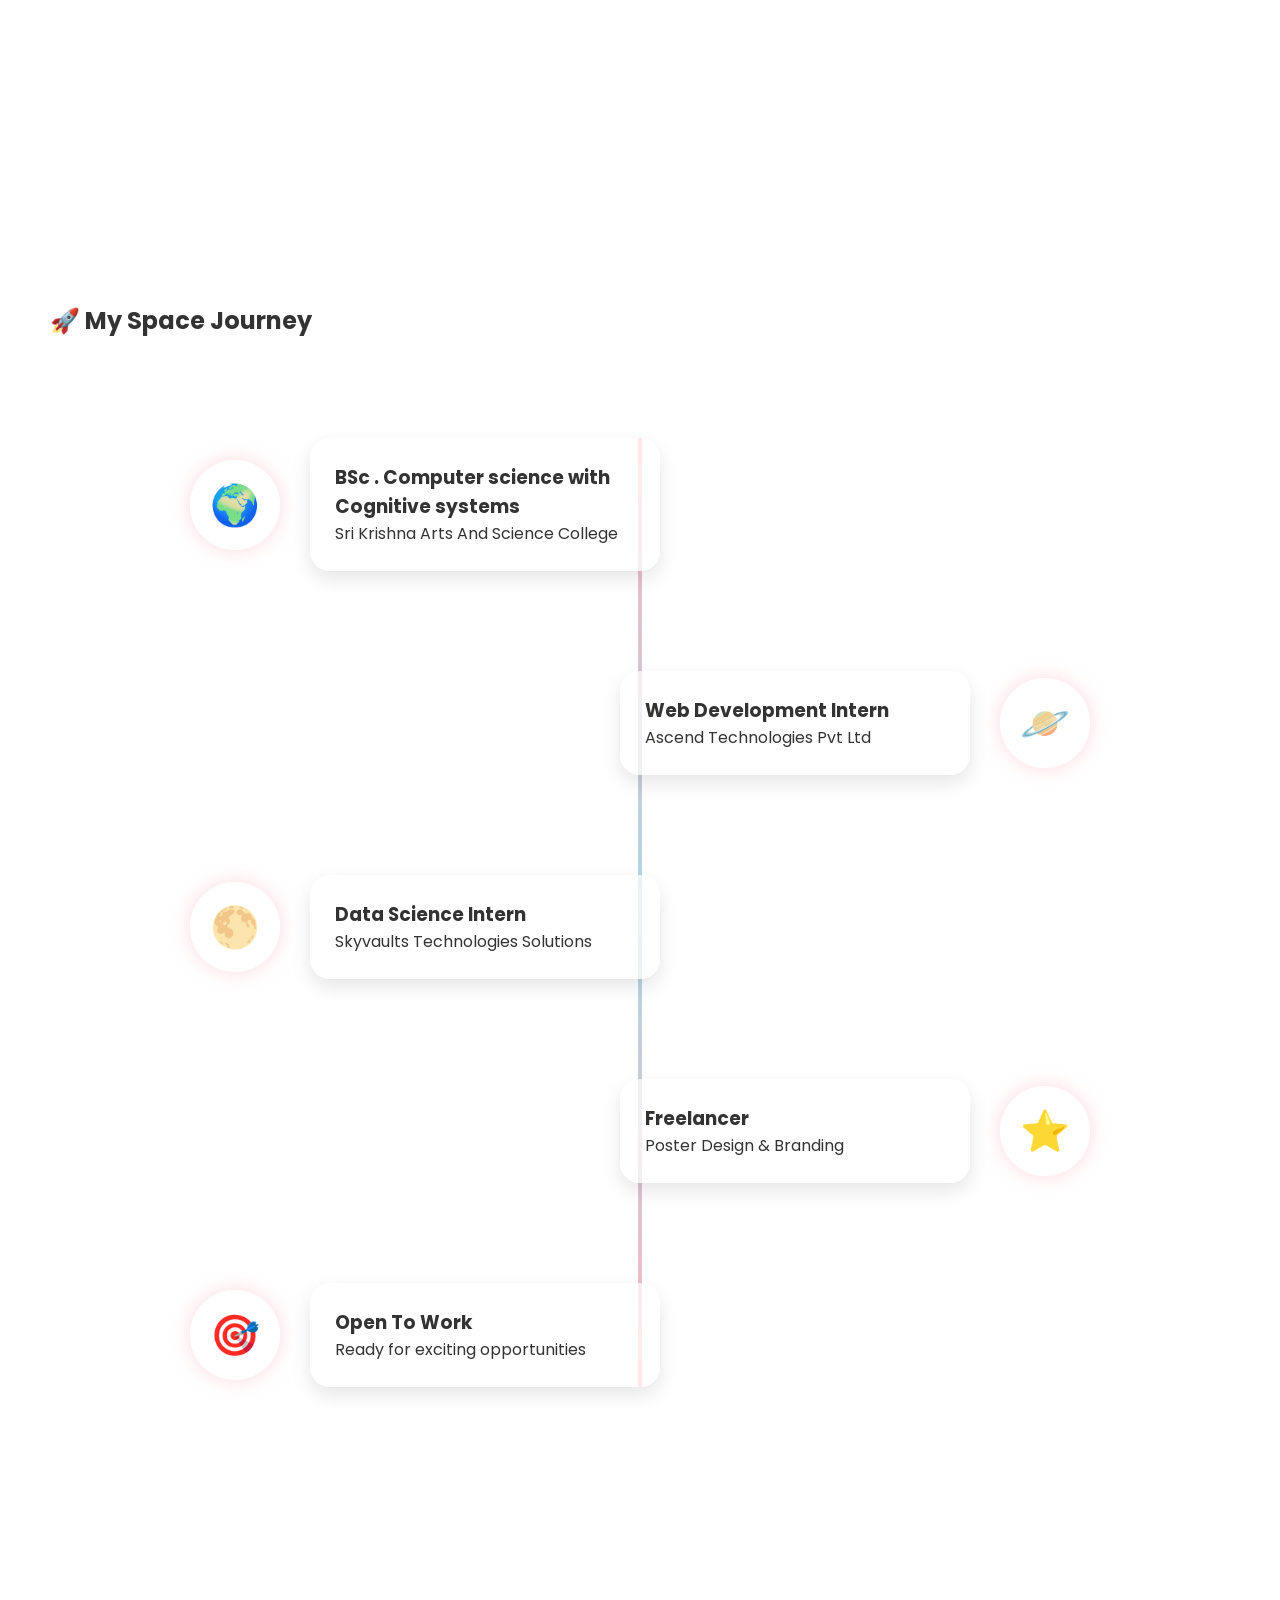
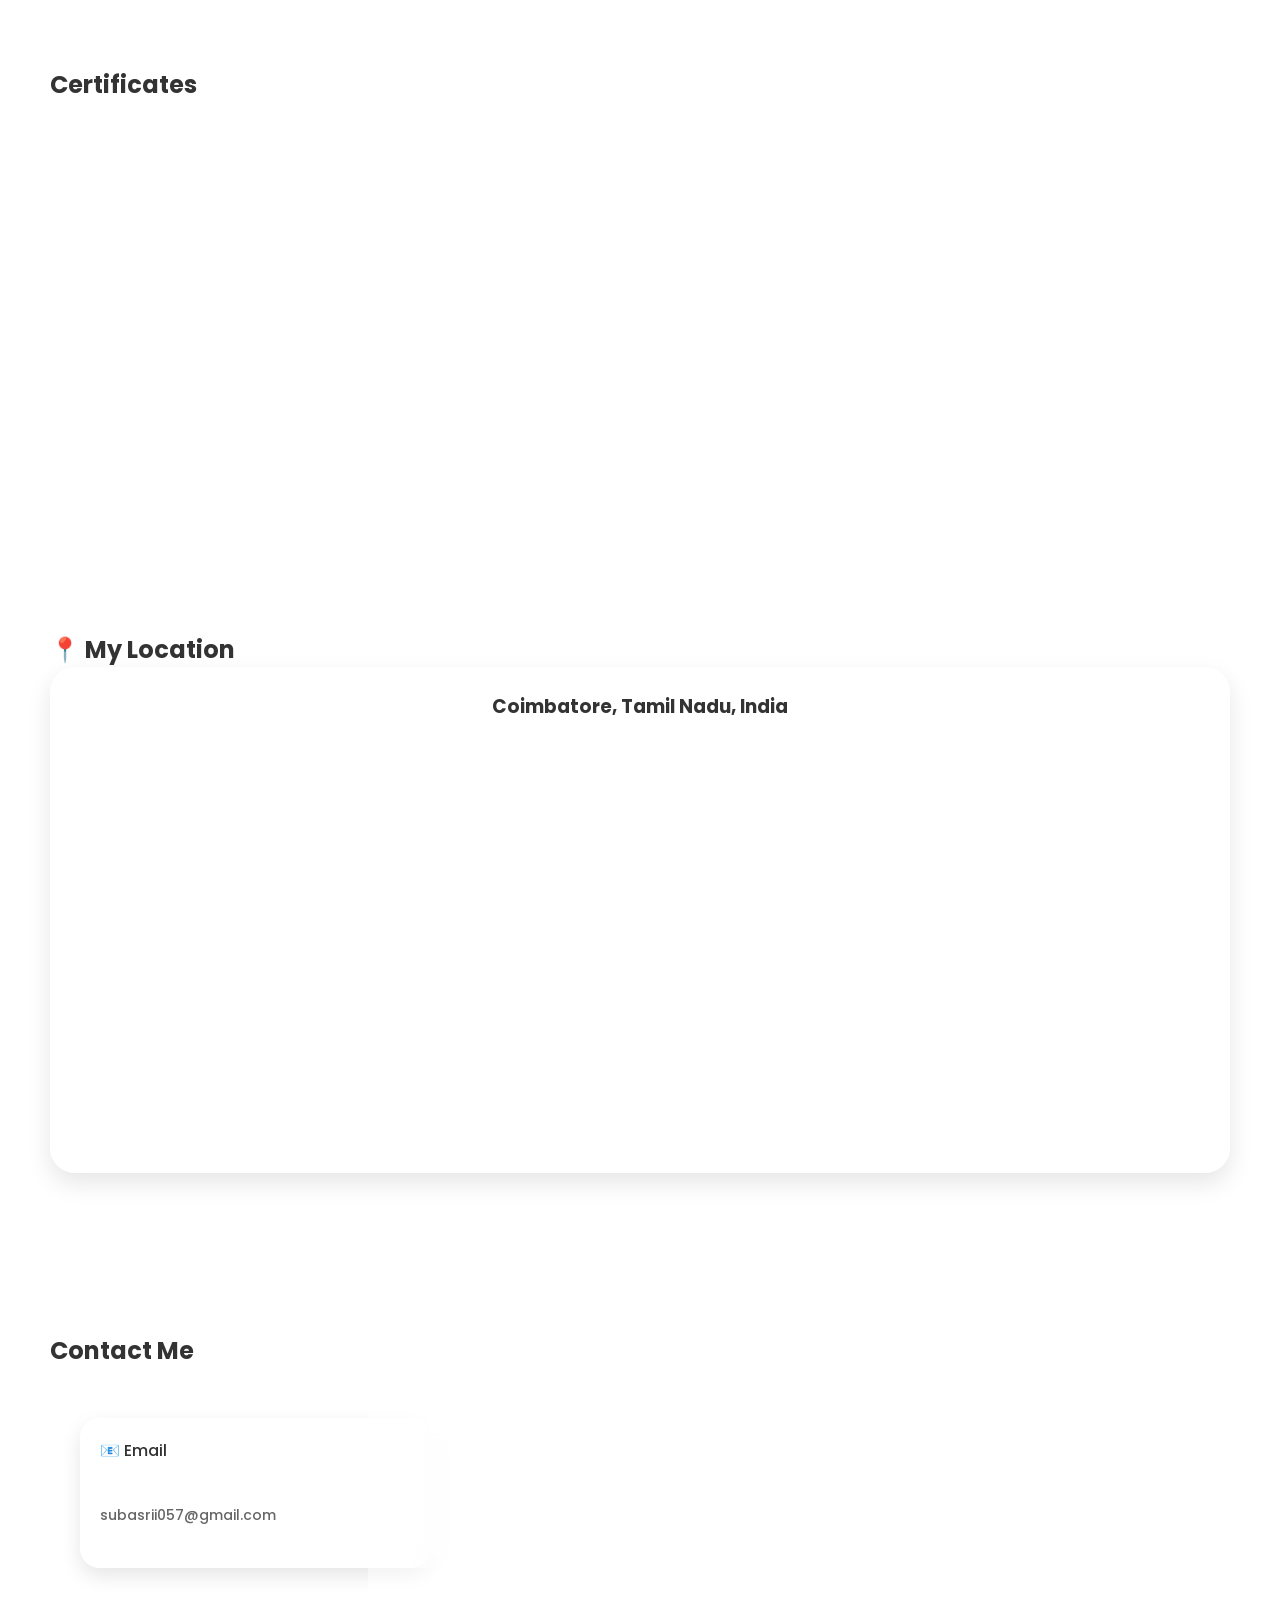
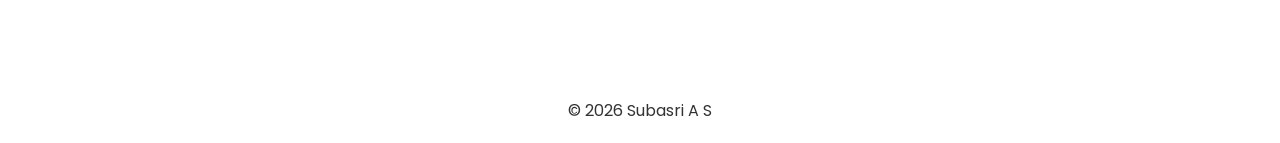
==== commit dec44878: "Fix HTML formatting and update profile image" ====
--- a/index.html
+++ b/index.html
@@ -47,7 +47,7 @@
   <div class="flip-inner">
     
     <div class="flip-front">
-      <img src="subapic.jpeg" class="profile-img">
+      <img src="subapic1.jpeg" class="profile-img">
     </div>
 
     <div class="flip-back">
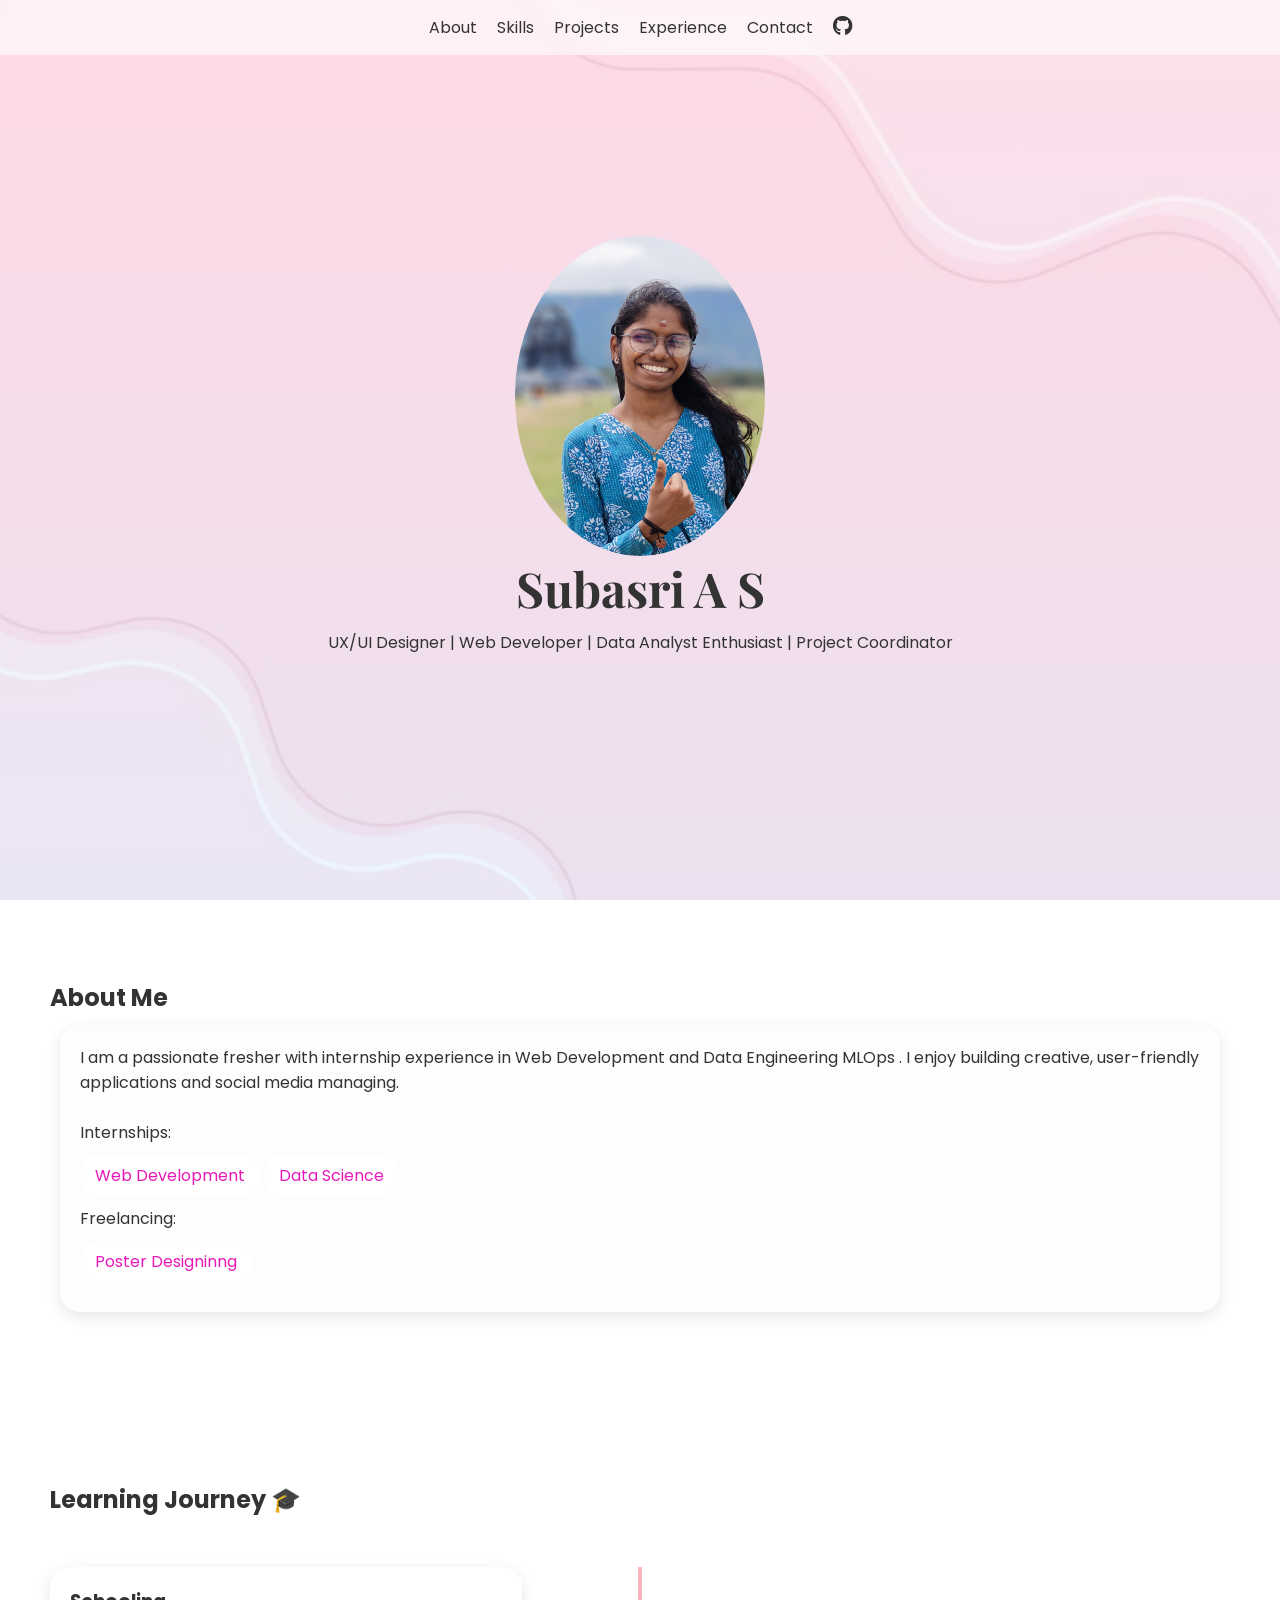
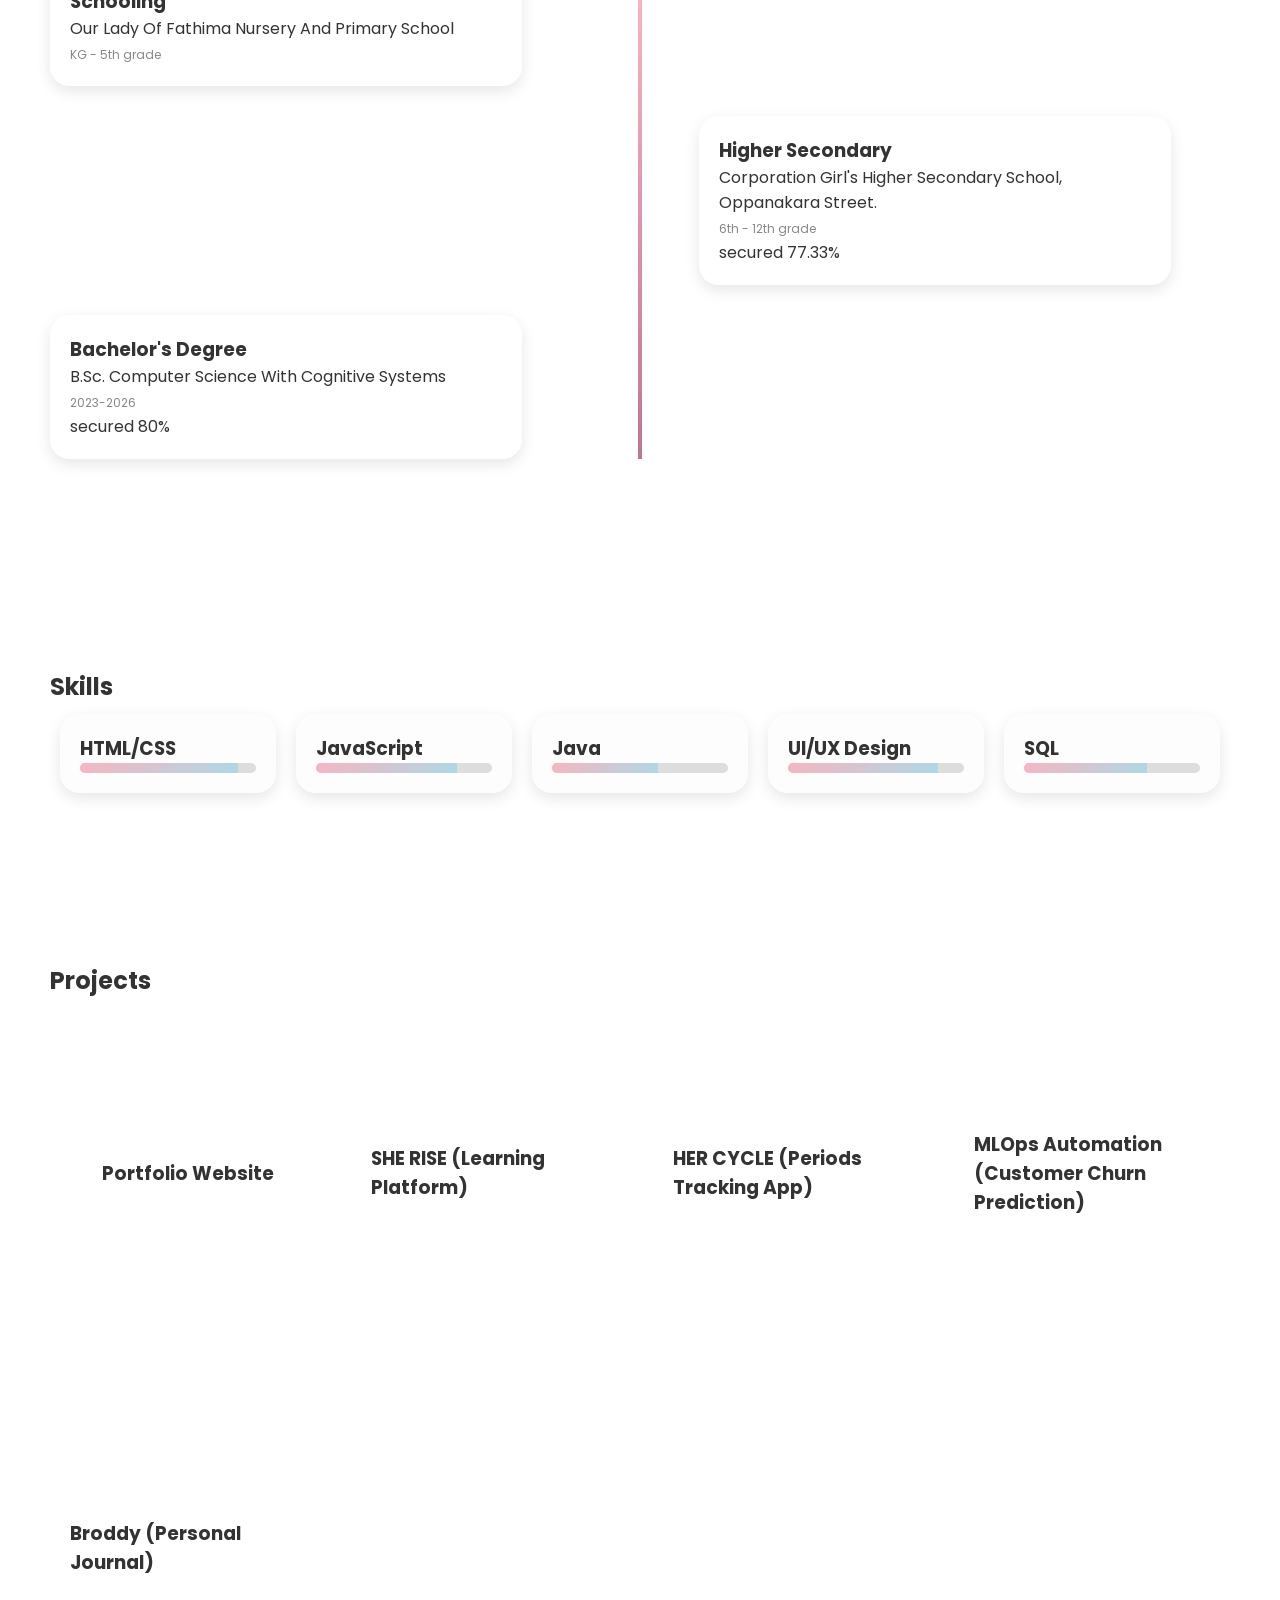
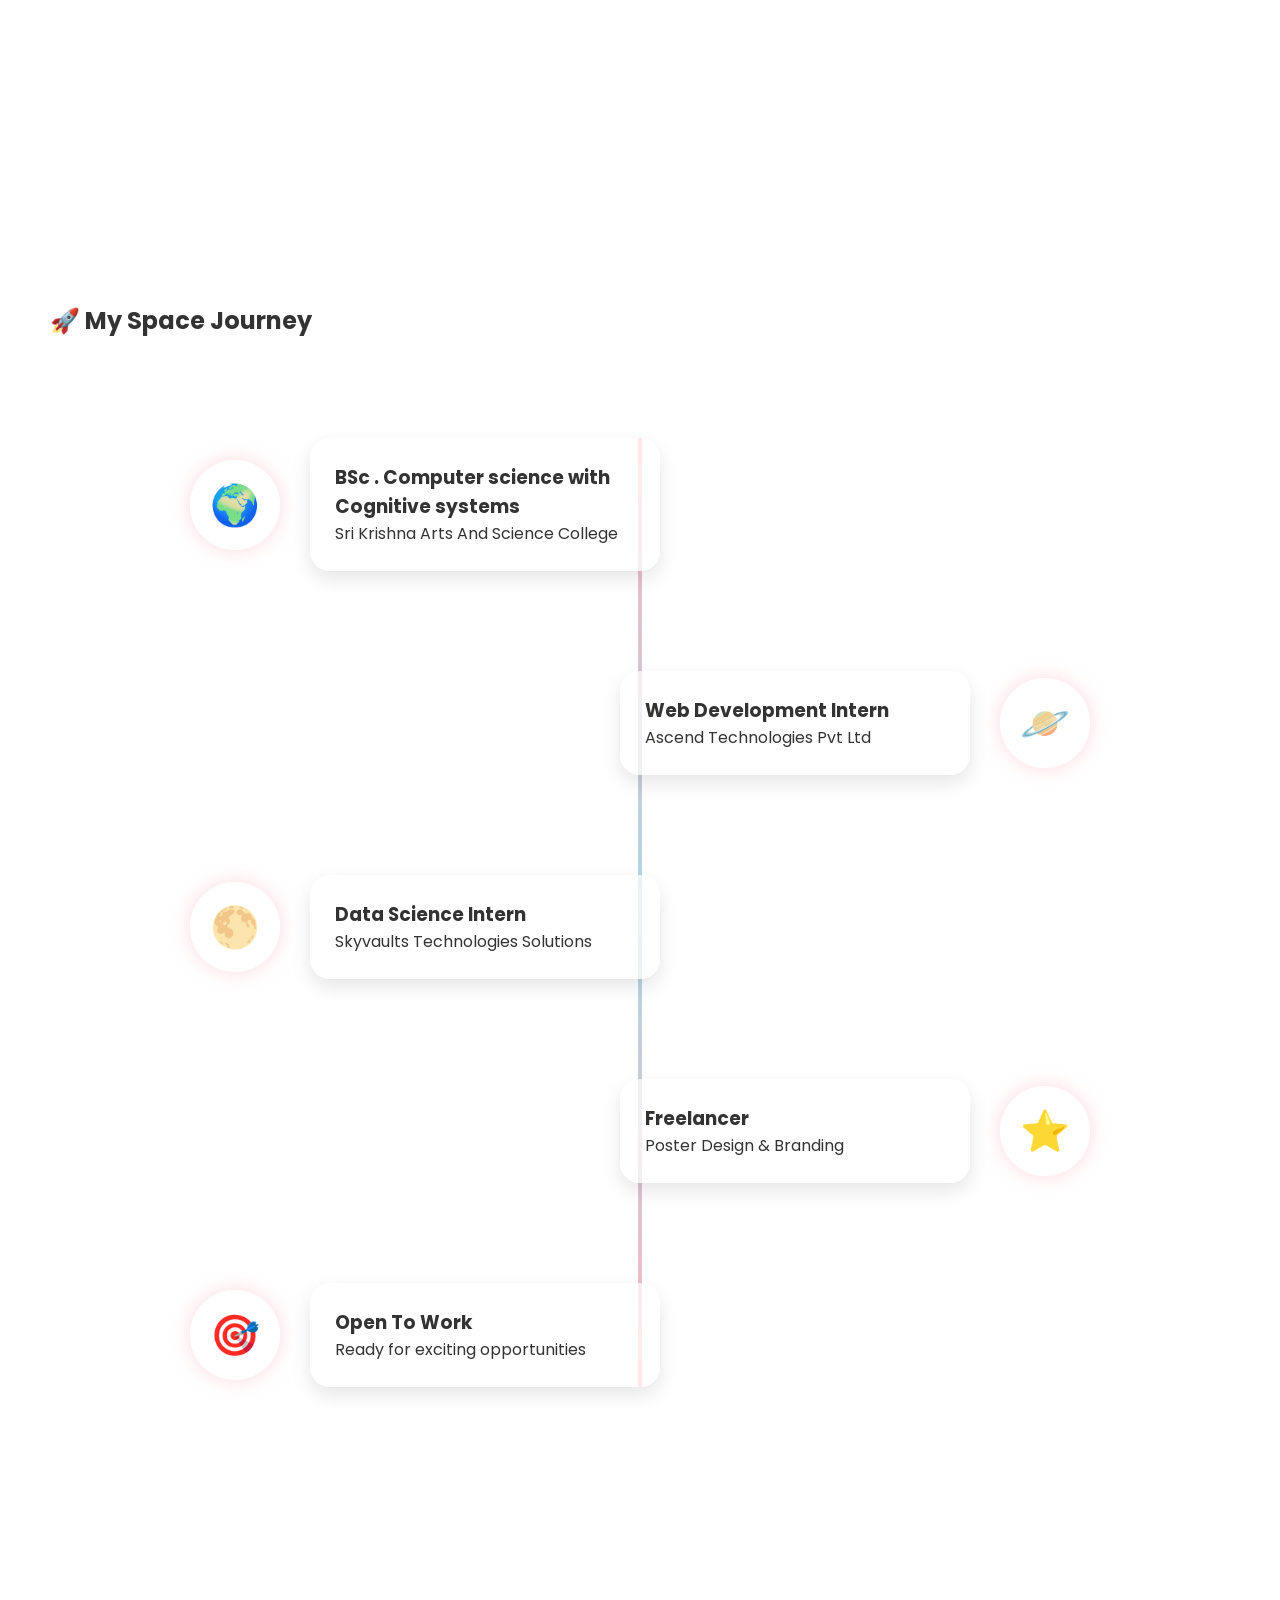
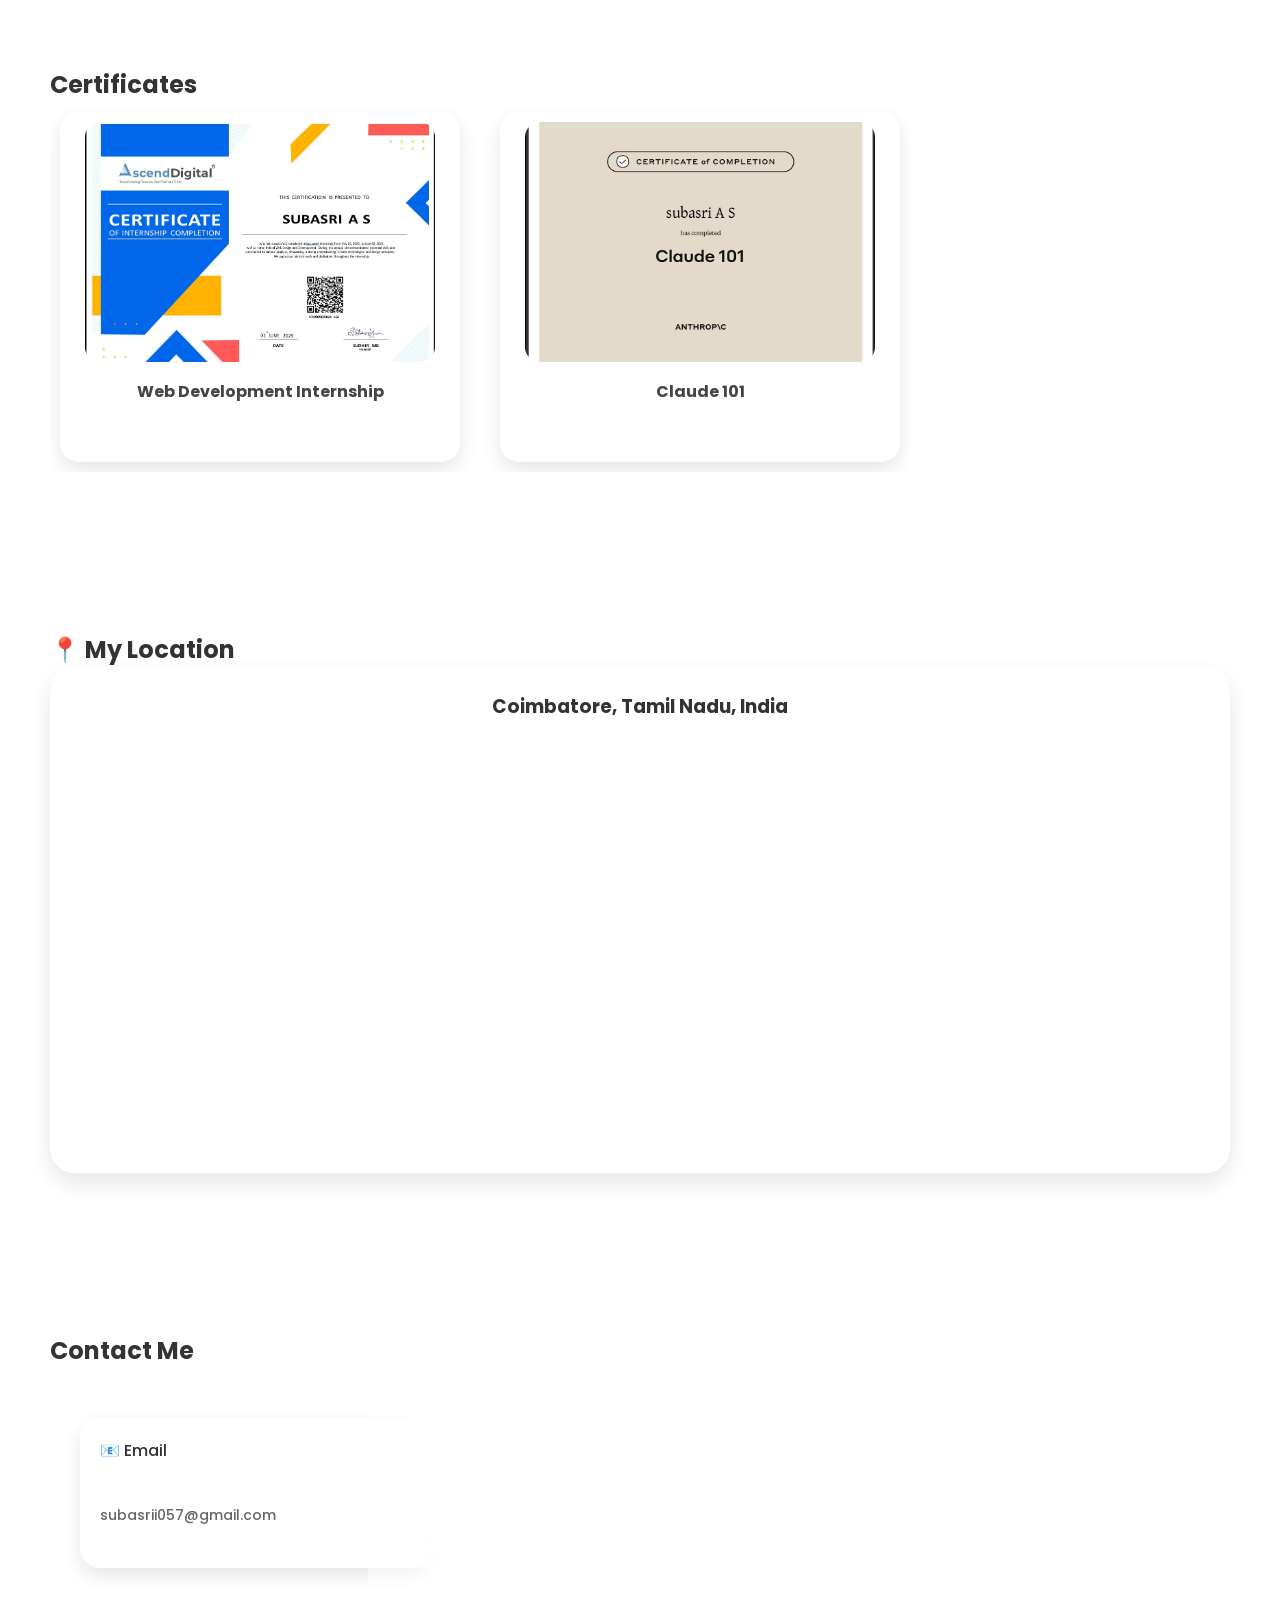
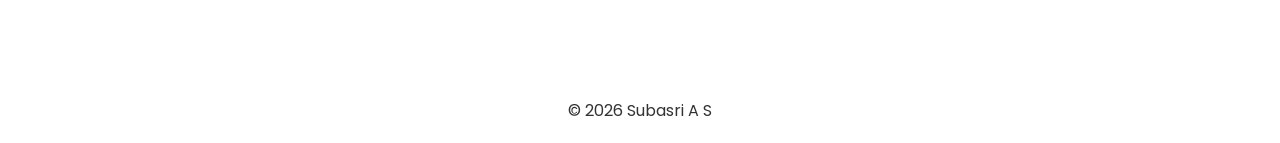
==== commit dbfa3b8d: "Fix HTML formatting and structure" ====
--- a/index.html
+++ b/index.html
@@ -33,6 +33,7 @@
     <i class="fab fa-github"></i>
 </a>
 </li>
+     
 
 </ul>
 </nav>
@@ -76,7 +77,7 @@
 <span class="badge">Data Science</span>
 <p>Freelancing:</p>
 
-<span class="badge">poster designinng</span>
+<span class="badge">Poster Designinng</span>
 
 
 </div>
@@ -107,7 +108,7 @@
 
     <div class="milestone left reveal">
         <h3>Bachelor's Degree</h3>
-        <p> B.Sc. Computer SCience With Cognitive Systems</p>
+        <p> B.Sc. Computer Science With Cognitive Systems</p>
         <span>2023-2026</span>
         <p>secured   80%</p>
     </div>
